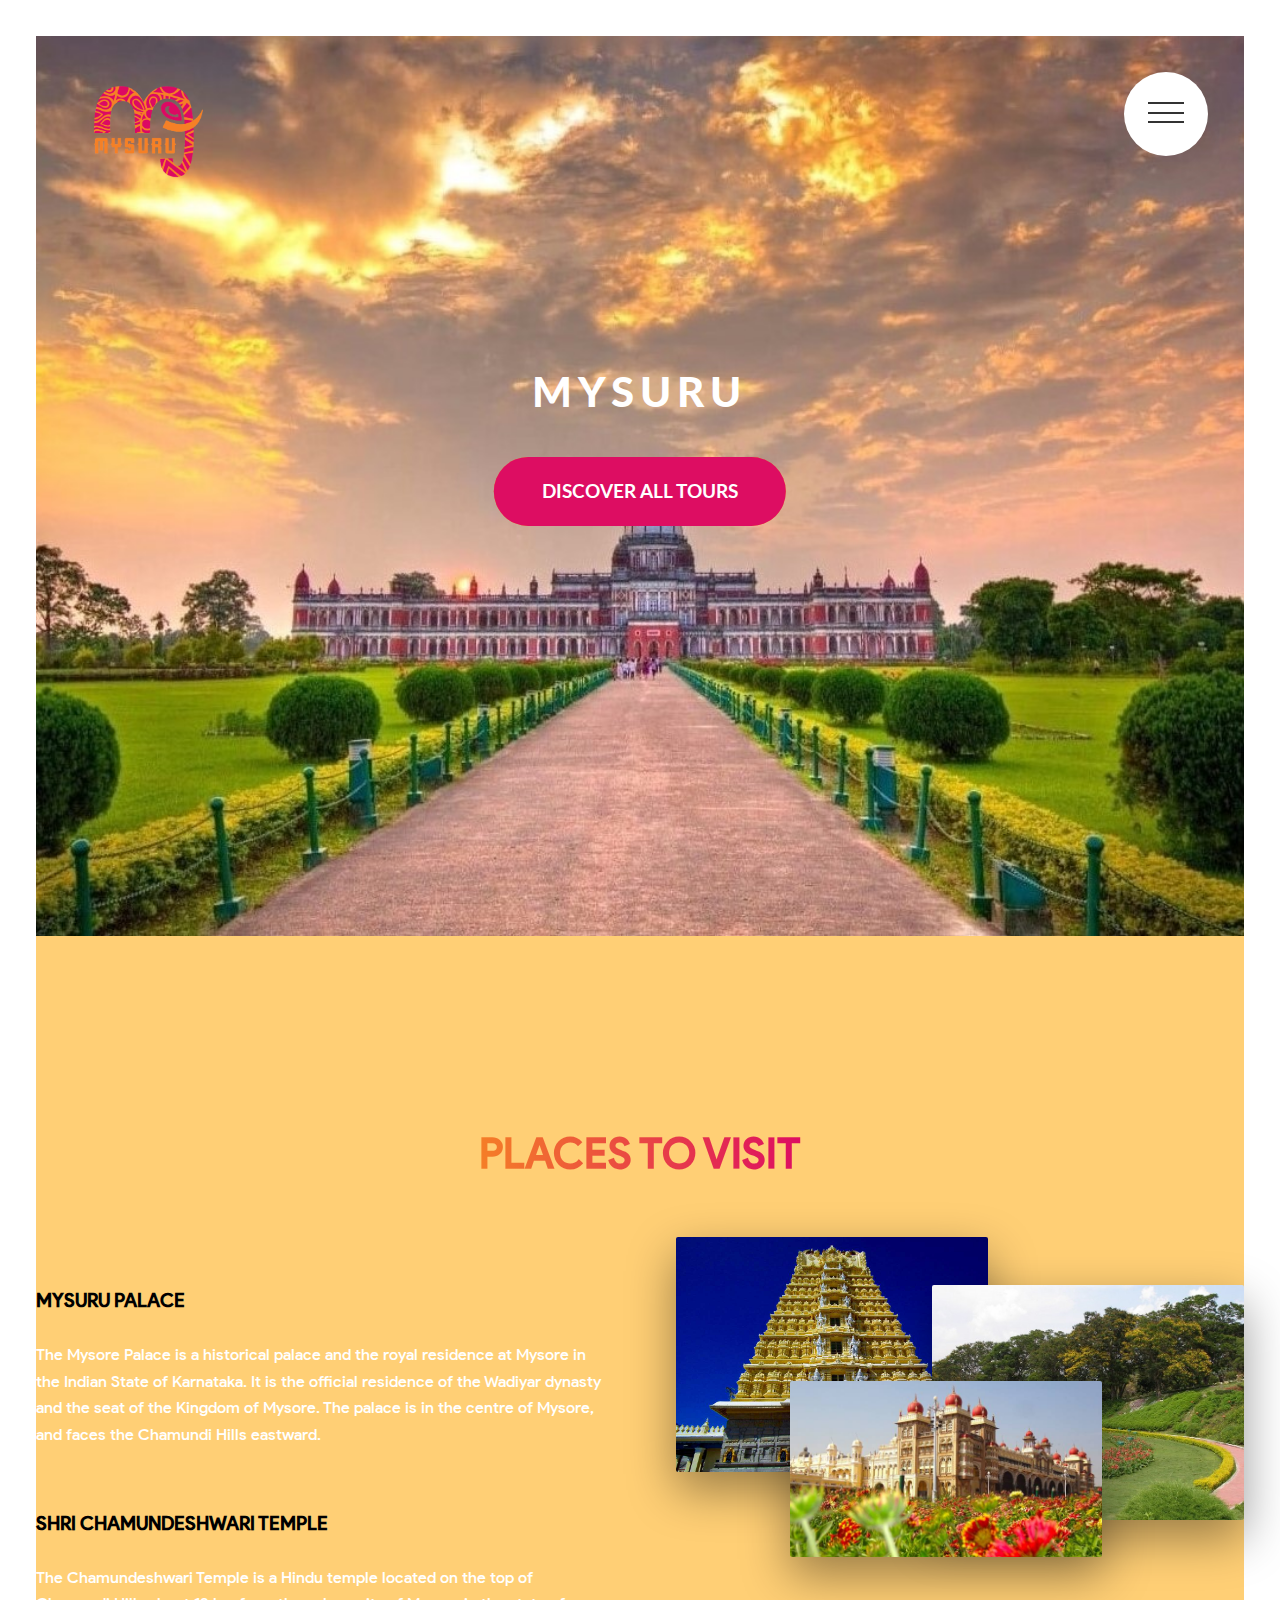
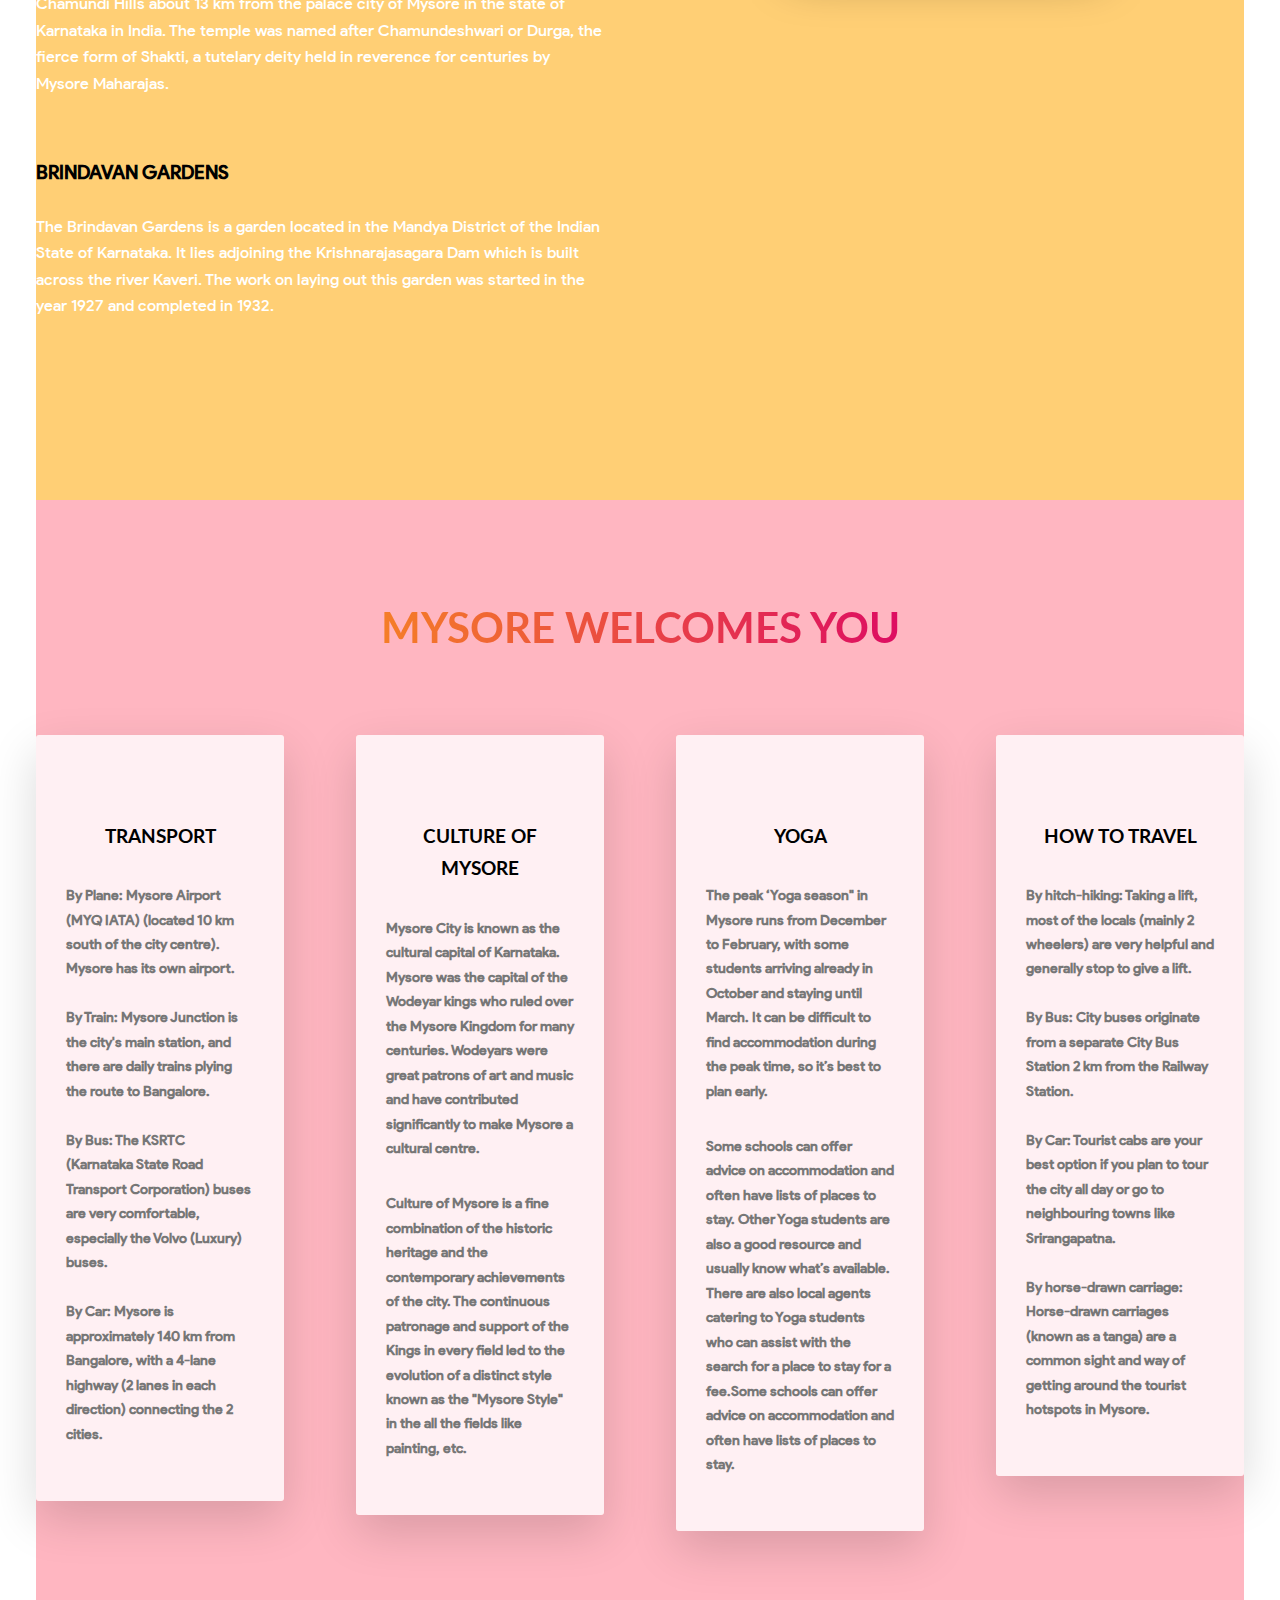
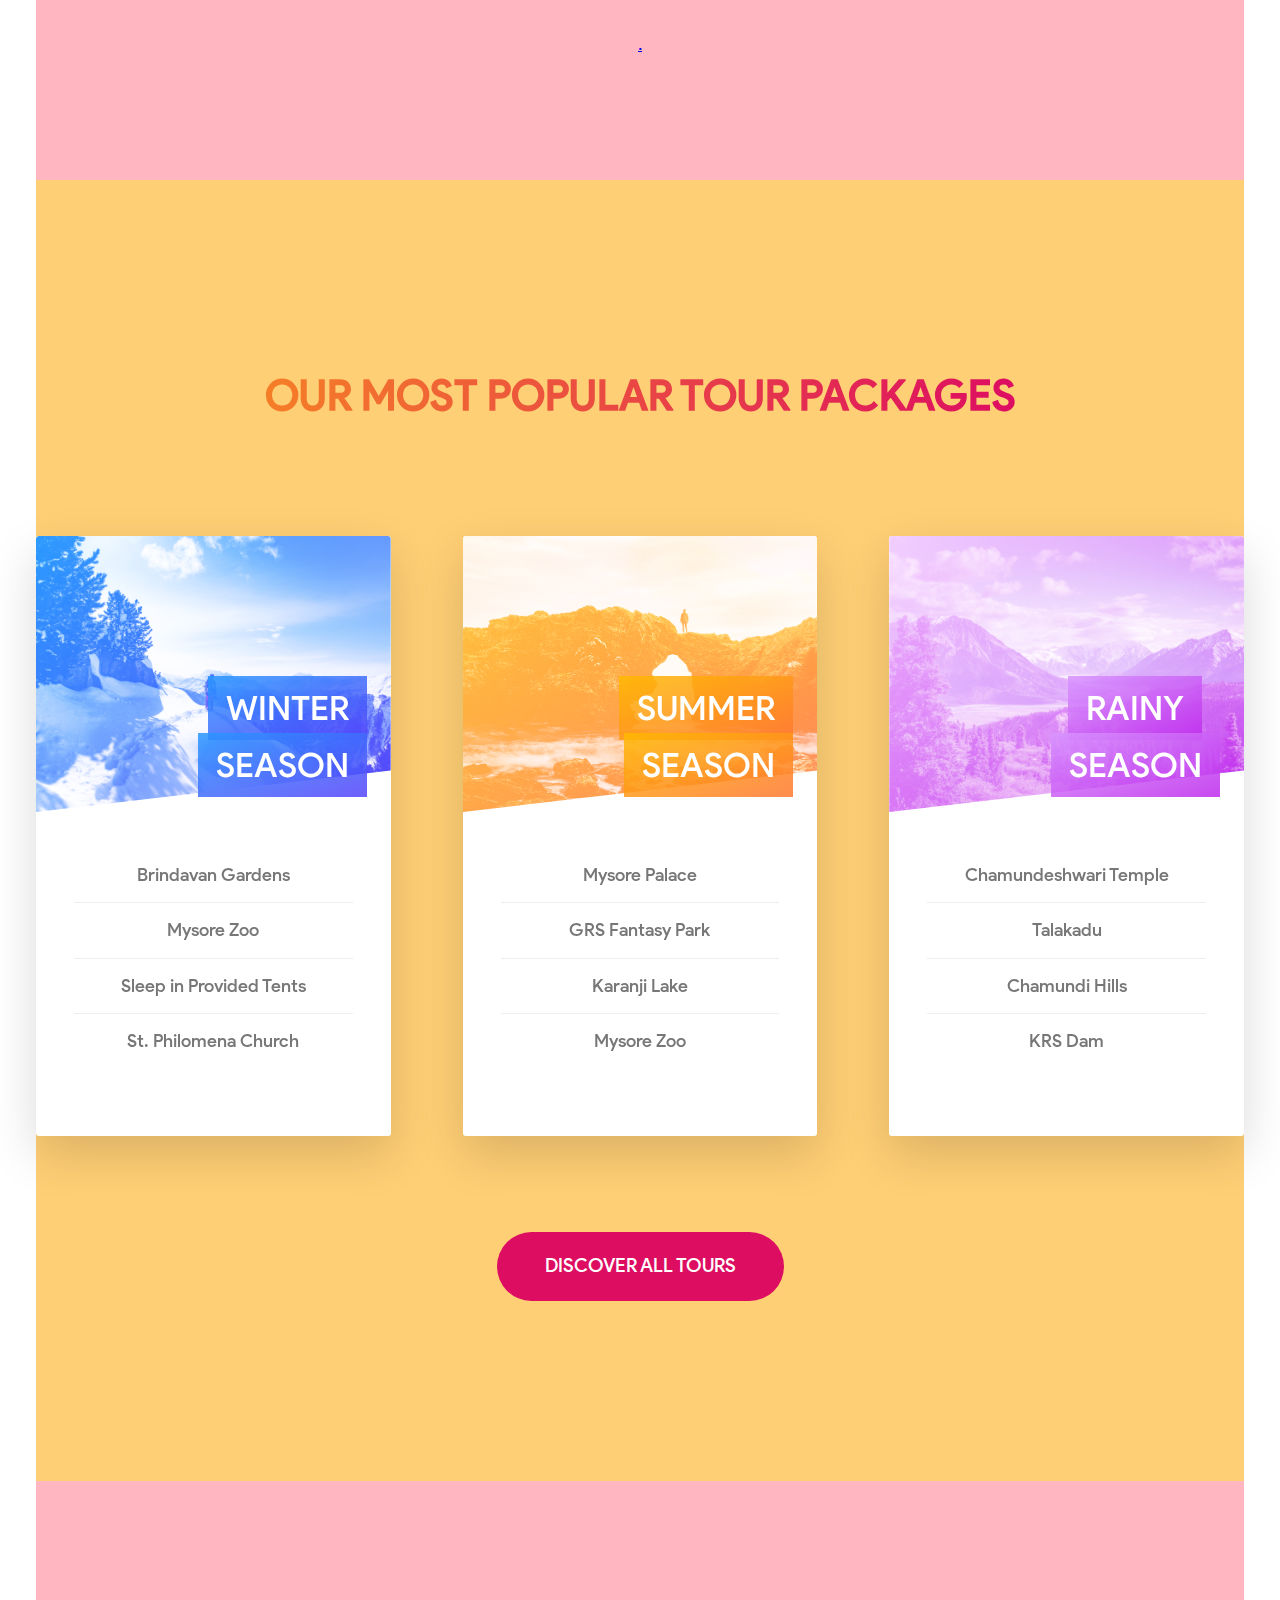
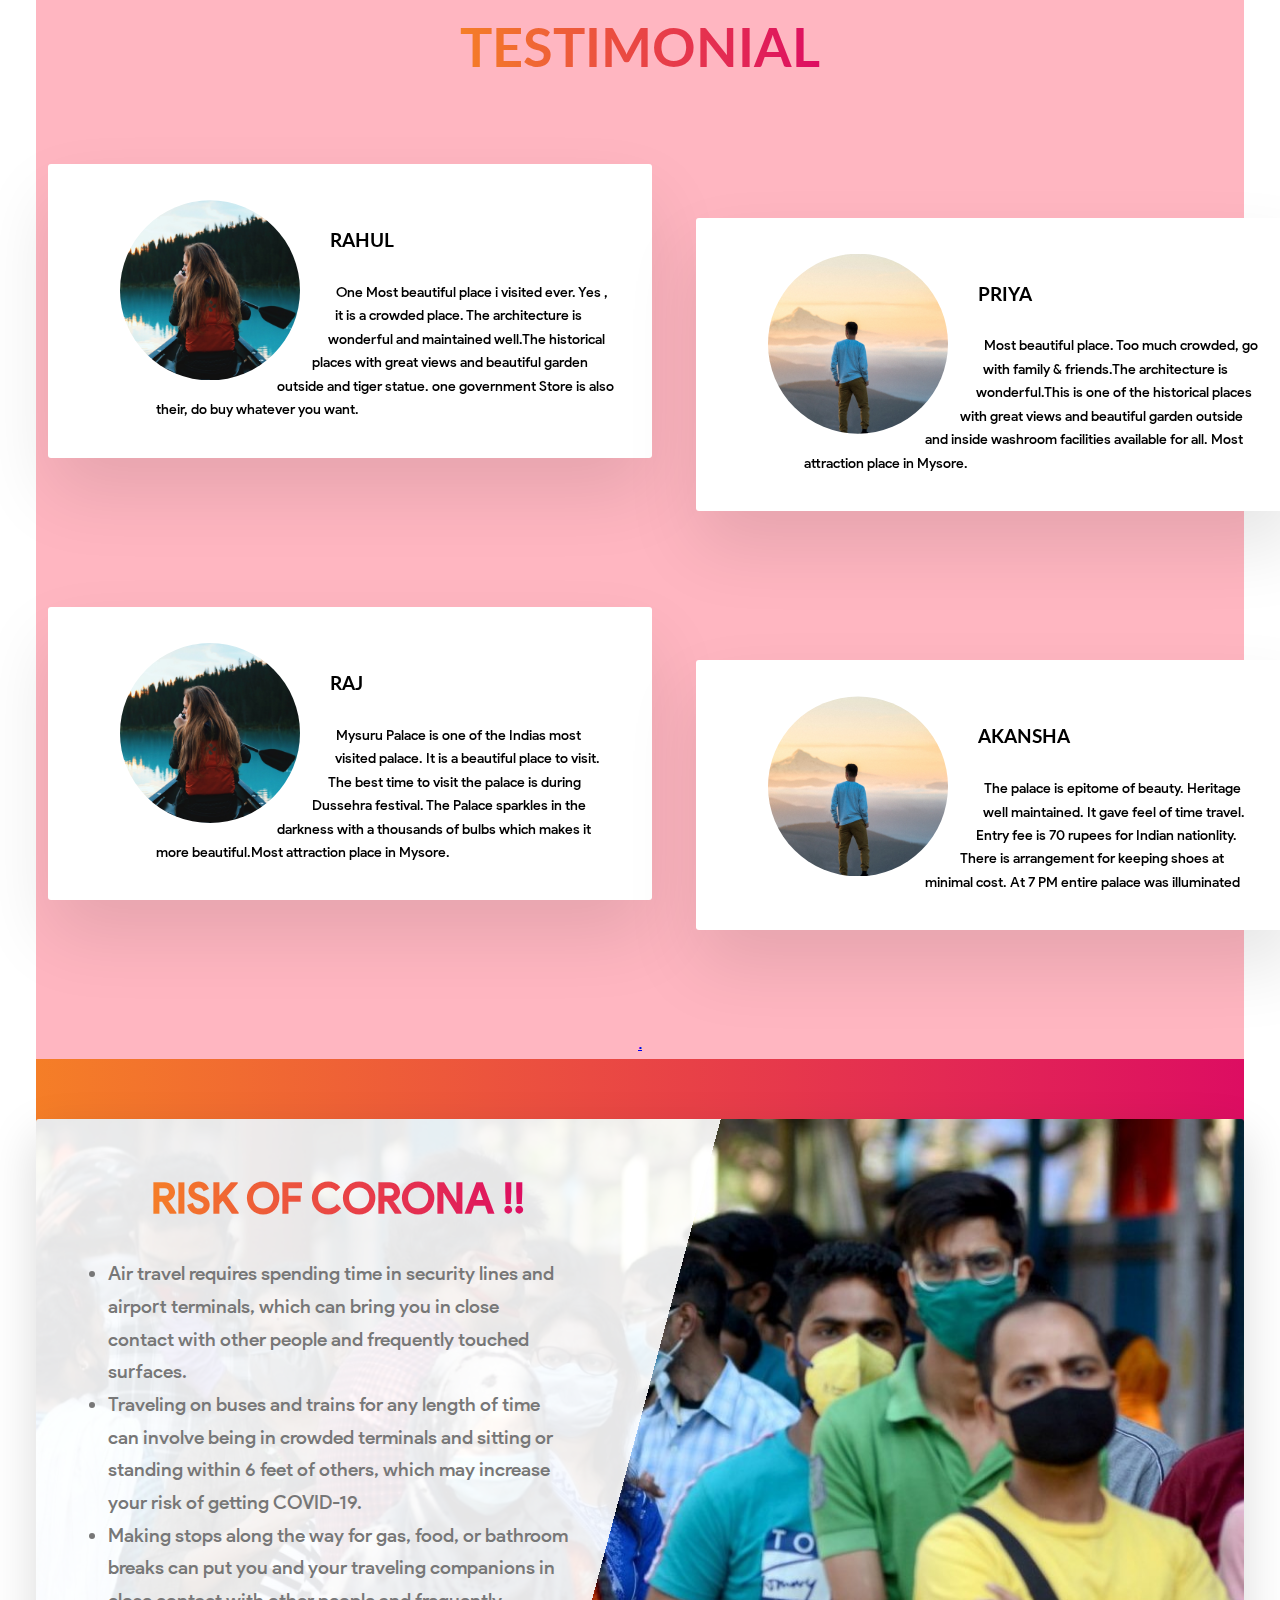
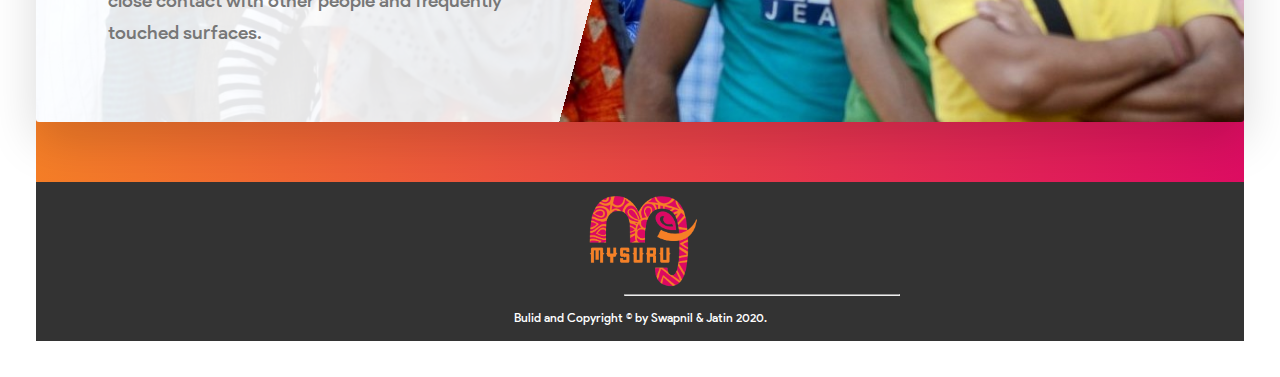
==== index.html @ 7ee08c13 "Mysuru" ====
<!DOCTYPE html>
<html lang="en">

<head>
    <meta charset="UTF-8">
    <meta name="viewport" content="width=device-width, initial-scale=1.0">

    <link href="https://fonts.googleapis.com/css?family=Lato:100,300,400,700,900" rel="stylesheet">
    <link rel="stylesheet" href="https://use.fontawesome.com/releases/v5.7.2/css/all.css" integrity="sha384-fnmOCqbTlWIlj8LyTjo7mOUStjsKC4pOpQbqyi7RrhN7udi9RwhKkMHpvLbHG9Sr" crossorigin="anonymous">

    <link rel="stylesheet" href="css/icon-font.css">
    <link rel="stylesheet" href="css/style.css">
    <link rel="shortcut icon" type="image/png" href="img/Mysuru_festival_pink.png">
    <script>
        (function(w, d) {
            w.CollectId = "5fd3cae6278c444f79e696e6";
            var h = d.head || d.getElementsByTagName("head")[0];
            var s = d.createElement("script");
            s.setAttribute("type", "text/javascript");
            s.async = true;
            s.setAttribute("src", "https://collectcdn.com/launcher.js");
            h.appendChild(s);
        })(window, document);
    </script>

    <title>Mysuru</title>
</head>

<body>

    <div class="navigation">
        <input type="checkbox" class="navigation-checkbox" id="navi-toggle">
        <label for="navi-toggle" class="navigation-button">
            <span class="navigation-icon"></span>
        </label>

        <div class="navigation-background">&nbsp;</div>

        <nav class="navigation-nav">
            <ul class="navigation-list">
                <li class="navigation-item"><a href="#header" class="navigation-link"><span></span>About Mysore
                        Tourism</a></li>
                <li class="navigation-item"><a href="#section-about" class="navigation-link"><span></span>Places to visit</a></li>
                <li class="navigation-item"><a href="#section-features" class="navigation-link"><span></span>Travel</a></li>
                <li class="navigation-item"><a href="#section-tour" class="navigation-link"><span></span>Popular Tours</a></li>
                <li class="navigation-item"><a href="#section-testimonial" class="navigation-link"><span></span>Testimonial</a></li>
                </li>
            </ul>
        </nav>

    </div>

    <header class="header" id="header">
        <div class="header-logo-box">
            <a href="index.html"><img src="img/Mysuru_festival_pink.png" alt="Logo" class="header-logo"></a>
            <!-- <div class="logosubtext">
                <h1>Young India Tourism</h1>
                <h4>Environmental Friendly Adventures</h4>
                </div> -->
        </div>

        <div class="header-text-box">
            <h1 class="heading-primary">
                <span class="heading-primary-main">Mysuru</span>
                <span class="heading-primary-sub"></span>
                <div class="center-text margin-top-big">
                    <a href="index2.html" class="btn btn-purple">Discover all tours</a>
                </div>
            </h1>
        </div>
    </header>

    <!-- About Section -->
    <main>
        <section class="section-about" id="section-about">
            <div class="center-text margin-bottom-big">
                <h2 class="heading-sec">
                    Places to visit
                </h2>
            </div>
            <div class="row">
                <div class="col-1">
                    <h3 class="heading-text1 margin-bottom-small">Mysuru Palace</h3>
                    <p class="paragraph">
                        The Mysore Palace is a historical palace and the royal residence at Mysore in the Indian State of Karnataka. It is the official residence of the Wadiyar dynasty and the seat of the Kingdom of Mysore. The palace is in the centre of Mysore, and faces the
                        Chamundi Hills eastward.
                    </p>
                    <h3 class="heading-text1 margin-bottom-small">Shri Chamundeshwari Temple</h3>
                    <p class="paragraph">
                        The Chamundeshwari Temple is a Hindu temple located on the top of Chamundi Hills about 13 km from the palace city of Mysore in the state of Karnataka in India. The temple was named after Chamundeshwari or Durga, the fierce form of Shakti, a tutelary deity
                        held in reverence for centuries by Mysore Maharajas.
                    </p>
                    <h3 class="heading-text1 margin-bottom-small">Brindavan Gardens</h3>
                    <p class="paragraph">
                        The Brindavan Gardens is a garden located in the Mandya District of the Indian State of Karnataka. It lies adjoining the Krishnarajasagara Dam which is built across the river Kaveri. The work on laying out this garden was started in the year 1927 and
                        completed in 1932.
                    </p>

                </div>

                <div class="col-1">
                    <div class="composition">
                        <img src="img/Chamundeshwari_temple.jpg" alt="Photo1" class="composition__photo composition__photo--p1">
                        <img src="img/Brindavan Garden.jpg" alt="Photo2" class="composition__photo composition__photo--p2">
                        <img src="img/palace.jpg" alt="Photo3" class="composition__photo composition__photo--p3">
                    </div>
                </div>
            </div>
        </section>
        </a>

        <!-- Feature Section -->
        <section class="section-features" id="section-features">
            <div class="center-text margin-bottom-big">
                <h2 class="heading-sec">
                    Mysore Welcomes you
                </h2>
            </div>
            <div class="row">

                <div class="col-2">
                    <div class="feature-box">
                        <i class="feature-box-icon fas fa-passport"></i>

                        <h3 class="heading-text1">Transport</h3><br>
                        <p class="route">
                            By Plane: Mysore Airport (MYQ IATA) (located 10 km south of the city centre). Mysore has its own airport. <br><br> By Train: Mysore Junction is the city's main station, and there are daily trains plying the route to Bangalore.
                            <br><br> By Bus: The KSRTC (Karnataka State Road Transport Corporation) buses are very comfortable, especially the Volvo (Luxury) buses. <br><br> By Car: Mysore is approximately 140 km from Bangalore, with a 4-lane highway
                            (2 lanes in each direction) connecting the 2 cities. <br><br>
                        </p>
                    </div>
                </div>

                <div class="col-2">
                    <div class="feature-box">
                        <i class="feature-box-icon fas fa-book-reader"></i>
                        <h3 class="heading-text1">Culture of Mysore</h3><br>
                        <p class="route">
                            Mysore City is known as the cultural capital of Karnataka. Mysore was the capital of the Wodeyar kings who ruled over the Mysore Kingdom for many centuries. Wodeyars were great patrons of art and music and have contributed significantly to make Mysore
                            a cultural centre.</p><br>

                        <p class="route">Culture of Mysore is a fine combination of the historic heritage and the contemporary achievements of the city. The continuous patronage and support of the Kings in every field led to the evolution of a distinct style known as
                            the "Mysore Style" in the all the fields like painting, etc. <br><br>
                        </p>
                    </div>
                </div>

                <div class="col-2">
                    <div class="feature-box">
                        <i class="feature-box-icon fas fa-heartbeat"></i>
                        <h3 class="heading-text1">Yoga</h3><br>
                        <p class="route">
                            The peak ‘Yoga season" in Mysore runs from December to February, with some students arriving already in October and staying until March. It can be difficult to find accommodation during the peak time, so it’s best to plan early.</p><br>


                        <p class="route">Some schools can offer advice on accommodation and often have lists of places to stay. Other Yoga students are also a good resource and usually know what’s available. There are also local agents catering to Yoga students who can
                            assist with the search for a place to stay for a fee.Some schools can offer advice on accommodation and often have lists of places to stay. <br><br>
                        </p>
                    </div>
                </div>

                <div class="col-2">
                    <div class="feature-box">
                        <i class="feature-box-icon fas fa-taxi"></i>
                        <h3 class="heading-text1">How To travel</h3><br>
                        <p class="route">
                            By hitch-hiking: Taking a lift, most of the locals (mainly 2 wheelers) are very helpful and generally stop to give a lift. <br><br> By Bus: City buses originate from a separate City Bus Station 2 km from the Railway Station.
                            <br><br> By Car: Tourist cabs are your best option if you plan to tour the city all day or go to neighbouring towns like Srirangapatna. <br><br> By horse-drawn carriage: Horse-drawn carriages (known as a tanga) are a common
                            sight and way of getting around the tourist hotspots in Mysore. <br><br>
                        </p>
                    </div>
                </div>
            </div>
            <div class="center-text margin-top-big">
                <a href="#" class="">.</a>
            </div>
        </section>

        <!-- Tour Section -->
        <section class="section-tour" id="section-tour">

            <div class="center-text margin-bottom-big">
                <h2 class="heading-sec2">
                    Our Most Popular Tour Packages
                </h2><br><br>
            </div>

            <div class="row">
                <!-- card 1 -->
                <div class="col-3">
                    <div class="card">
                        <div class="card-side card-side-front">
                            <div class="card-picture card-picture-3">
                                &nbsp;
                            </div>

                            <h4 class="card-heading">
                                <span class="card-heading-span card-heading-span-3">
                                    Winter Season
                                </span>
                            </h4><br>

                            <div class="card-details">
                                <ul>
                                    <li>Brindavan Gardens</li>
                                    <li>Mysore Zoo</li>
                                    <li>Sleep in Provided Tents</li>
                                    <li>St. Philomena Church</li>
                                </ul>
                            </div>
                        </div>
                        <div class="card-side card-side-back card-side-back-3">
                            <div class="card-cal">
                                <div class="card-detail-box">
                                    <p class="card-detail-only">Cold Days</p>
                                    <p class="card-detail-value">Lowest Temp 7.7°C</p>
                                </div>
                                <a href="#popup" class="btn btn-white">Details!</a>
                            </div>
                        </div>
                    </div>
                </div>

                <!-- card 2 -->
                <div class="col-3">
                    <div class="card">
                        <div class="card-side card-side-front">
                            <div class="card-picture card-picture-1">
                                &nbsp;
                            </div>

                            <h4 class="card-heading">
                                <span class="card-heading-span card-heading-span-1">
                                    Summer Season
                                </span>
                            </h4><br>

                            <div class="card-details">
                                <ul>
                                    <li>Mysore Palace</li>
                                    <li>GRS Fantasy Park</li>
                                    <li>Karanji Lake</li>
                                    <li>Mysore Zoo</li>
                                </ul>
                            </div>
                        </div>
                        <div class="card-side card-side-back card-side-back-1">
                            <div class="card-cal">
                                <div class="card-detail-box">
                                    <p class="card-detail-only">Hot Days</p>
                                    <p class="card-detail-value">Highest Temp 39.4°C</p>
                                </div>
                                <a href="#popup2" class="btn btn-white">Details!</a>
                            </div>
                        </div>
                    </div>
                </div>

                <!-- card 3 -->
                <div class="col-3">
                    <div class="card">
                        <div class="card-side card-side-front">

                            <div class="card-picture card-picture-2">
                                &nbsp;
                            </div>

                            <h4 class="card-heading">
                                <span class="card-heading-span card-heading-span-2">
                                    Rainy Season
                                </span>
                            </h4><br>

                            <div class="card-details">
                                <ul>
                                    <li>Chamundeshwari Temple</li>
                                    <li>Talakadu</li>
                                    <li>Chamundi Hills</li>
                                    <li>KRS Dam</li>
                                </ul>
                            </div>

                        </div>
                        <div class="card-side card-side-back card-side-back-2">
                            <div class="card-cal">
                                <div class="card-detail-box">
                                    <p class="card-detail-only">Rainy Days</p>
                                    <p class="card-detail-value">Average annual rainfall 798.6 mm</p>
                                </div>
                                <a href="#popup3" class="btn btn-white">Details!</a>
                            </div>
                        </div>
                    </div>
                </div>


            </div>

            <div class="center-text margin-top-big1">
                <a href="index2.html" class="btn btn-purple">Discover all tours</a>
            </div>
        </section>

        <!-- testimonial -->
        <section class="section-testimonial" id="section-testimonial">

            <div class="bak">
                <div class="center-text margin-bottom-big">
                    <h2 class="heading-sec1">
                        Testimonial
                    </h2>
                </div>

                <div class="row">
                    <div class="testimonial">
                        <figure class="testimonial-shape">
                            <img class="testimonial-img" src="img/nat-8.jpg" alt="Person">
                            <figcaption class="testimonial-caption">
                                Meena Malik
                            </figcaption>
                        </figure>
                        <div class="testimonial-text">
                            <h3 class="heading-text1 margin-bottom-small bsdk "> Rahul</h3>
                            <p class="paragraph1">
                                One Most beautiful place i visited ever. Yes , it is a crowded place. The architecture is wonderful and maintained well.The historical places with great views and beautiful garden outside and tiger statue. one government Store is also their, do buy whatever
                                you want.

                            </p>
                        </div>
                    </div>
                </div>

                <div class="row">
                    <div class="testimonial1">
                        <figure class="testimonial-shape">
                            <img class="testimonial-img" src="img/nat-9.jpg" alt="Person">
                            <figcaption class="testimonial-caption">
                                Aman Kumar
                            </figcaption>
                        </figure>
                        <div class="testimonial-text">
                            <h3 class="heading-text1 margin-bottom-small">Priya</h3>
                            <p class="paragraph1">
                                Most beautiful place. Too much crowded, go with family & friends.The architecture is wonderful.This is one of the historical places with great views and beautiful garden outside and inside washroom facilities available for all. Most attraction place in
                                Mysore.
                            </p>
                        </div>
                    </div>
                </div>

                <div class="row">
                    <div class="testimonial">
                        <figure class="testimonial-shape">
                            <img class="testimonial-img" src="img/nat-8.jpg" alt="Person">
                            <figcaption class="testimonial-caption">
                                Vineeta
                            </figcaption>
                        </figure>
                        <div class="testimonial-text">
                            <h3 class="heading-text1 margin-bottom-small">Raj</h3>
                            <p class="paragraph1">
                                Mysuru Palace is one of the Indias most visited palace. It is a beautiful place to visit. The best time to visit the palace is during Dussehra festival. The Palace sparkles in the darkness with a thousands of bulbs which makes it more beautiful.Most attraction
                                place in Mysore.
                            </p>
                        </div>
                    </div>
                </div>

                <div class="row">
                    <div class="testimonial1">
                        <figure class="testimonial-shape">
                            <img class="testimonial-img" src="img/nat-9.jpg" alt="Person">
                            <figcaption class="testimonial-caption">
                                Harsh Vardhan
                            </figcaption>
                        </figure>
                        <div class="testimonial-text">
                            <h3 class="heading-text1 margin-bottom-small">Akansha</h3>
                            <p class="paragraph1">
                                The palace is epitome of beauty. Heritage well maintained. It gave feel of time travel. Entry fee is 70 rupees for Indian nationlity. There is arrangement for keeping shoes at minimal cost. At 7 PM entire palace was illuminated
                            </p>
                        </div>
                    </div>
                </div>


                <div class="center-text margin-top-big">
                    <a href="#" class="">.</a>
                </div>
            </div>
        </section>

        <!-- booking Seation -->
        <section class="section-booking">
            <div class="row">
                <div class="book">
                    <div class="book-form">
                        <form action="#" class="form1">

                            <div class="center-text margin-bottom-small">
                                <h2 class="heading-sec">
                                    Risk of corona !!
                                </h2>
                            </div>
                            <ul>
                                <li>Air travel requires spending time in security lines and airport terminals, which can bring you in close contact with other people and frequently touched surfaces.</li>
                                <li>Traveling on buses and trains for any length of time can involve being in crowded terminals and sitting or standing within 6 feet of others, which may increase your risk of getting COVID-19.</li>
                                <li>Making stops along the way for gas, food, or bathroom breaks can put you and your traveling companions in close contact with other people and frequently touched surfaces.
                                </li>
                            </ul>
                        </form>
                    </div>
                </div>
            </div>
        </section>
    </main>

    <footer class="footer">
        <div class="footer-logo-box">
            <img src="img/Mysuru_festival_pink.png" alt="Logo" class="footer-logo">
            <hr class="footer-liine">
            <div class="footer-line">
                Bulid and Copyright &copy; by Swapnil & Jatin 2020.
            </div>
        </div>
        </div>
    </footer>

    <div class="popup" id="popup">
        <div class="popup-content">
            <div class="popup-left">
                <img src="img/Brindavan Garden.jpg" alt="tour photo" class="popup-img">
                <img src="/Places to visit/img/zoo.jpg" alt="tour photo" class="popup-img">
            </div>
            <div class="popup-right">
                <a href="#section-tour" class="popup-close">&times;</a>
                <h2 class="heading-sec .margin-bottom-small">In Winter</h2>
                <p class="popup-text">
                    <strong>PROS</strong> <br> 1. Ample car parking space. <br> 2. Palace looks magnificent when lighted. <br> 3. Very well-maintained palace. <br> <strong>CONS</strong><br> 1. Photography is not allowed.
                    <br> 2. Very crowded during holidays.
                </p>
                <a href="index2.html" class="btn btn-purple">Explore</a>
            </div>
        </div>
    </div>
    <div class="popup2" id="popup2">
        <div class="popup2-content">
            <div class="popup2-left">
                <img src="/Places to visit/img/lake.jpg" alt="tour photo" class="popup2-img">
                <img src="/Places to visit/img/zoo.jpg" alt="tour photo" class="popup2-img">
            </div>
            <div class="popup2-right">
                <a href="#section-tour" class="popup2-close">&times;</a>
                <h2 class="heading-sec .margin-bottom-small">In Summer</h2>
                <p class="popup2-text">
                    <strong>PROS</strong> <br> 1. Lot of eating places outside. <br> 2. Just amazing the lighting and the gardens are very beautiful. <br> <strong>CONS</strong><br> 1. Cannot go up in the damdue to security reasons. <br> 2. You can't stop
                    or take a side trip if you're on a train.
                </p>
                <a href="index2.html" class="btn btn-purple">Explore</a>
            </div>
        </div>
    </div>
    <div class="popup3" id="popup3">
        <div class="popup3-content">
            <div class="popup3-left">
                <img src="/Places to visit/img/hills.jpg" alt="tour photo" class="popup3-img">
                <img src="/Places to visit/img/Nanjundeshwara_Temple.jpg" alt="tour photo" class="popup3-img">
            </div>
            <div class="popup3-right">
                <a href="#section-tour" class="popup3-close">&times;</a>
                <h2 class="heading-sec .margin-bottom-small">In Monsoon</h2>
                <p class="popup3-text">
                    <strong>PROS</strong> <br> 1. Very comfortable stay. <br> 2. Spring Seasons are best for travelling.
                    <br> 3. Options available for purchasing food items. <br> <strong>CONS</strong><br> 1. Photography is not allowed.<br> 2. Very crowded during holidays.
                </p>
                <a href="index2.html" class="btn btn-purple">Explore </a>
            </div>
        </div>
    </div>


</body>

</html>
---- css/icon-font.css ----
@charset "UTF-8";

@font-face {
  font-family: "linea-basic-10";
  src:url("fonts/linea-basic-10.eot");
  src:url("fonts/linea-basic-10.eot?#iefix") format("embedded-opentype"),
    url("fonts/linea-basic-10.woff") format("woff"),
    url("fonts/linea-basic-10.ttf") format("truetype"),
    url("fonts/linea-basic-10.svg#linea-basic-10") format("svg");
  font-weight: normal;
  font-style: normal;

}

[data-icon]:before {
  font-family: "linea-basic-10" !important;
  content: attr(data-icon);
  font-style: normal !important;
  font-weight: normal !important;
  font-variant: normal !important;
  text-transform: none !important;
  speak-as: none;
  line-height: 1;
  -webkit-font-smoothing: antialiased;
  -moz-osx-font-smoothing: grayscale;
}

[class^="icon-"]:before,
[class*=" icon-"]:before {
  font-family: "linea-basic-10" !important;
  font-style: normal !important;
  font-weight: normal !important;
  font-variant: normal !important;
  text-transform: none !important;
  speak-as: none;
  line-height: 1;
  -webkit-font-smoothing: antialiased;
  -moz-osx-font-smoothing: grayscale;
}

.icon-basic-accelerator:before {
  content: "a";
}
.icon-basic-alarm:before {
  content: "b";
}
.icon-basic-anchor:before {
  content: "c";
}
.icon-basic-anticlockwise:before {
  content: "d";
}
.icon-basic-archive:before {
  content: "e";
}
.icon-basic-archive-full:before {
  content: "f";
}
.icon-basic-ban:before {
  content: "g";
}
.icon-basic-battery-charge:before {
  content: "h";
}
.icon-basic-battery-empty:before {
  content: "i";
}
.icon-basic-battery-full:before {
  content: "j";
}
.icon-basic-battery-half:before {
  content: "k";
}
.icon-basic-bolt:before {
  content: "l";
}
.icon-basic-book:before {
  content: "m";
}
.icon-basic-book-pen:before {
  content: "n";
}
.icon-basic-book-pencil:before {
  content: "o";
}
.icon-basic-bookmark:before {
  content: "p";
}
.icon-basic-calculator:before {
  content: "q";
}
.icon-basic-calendar:before {
  content: "r";
}
.icon-basic-cards-diamonds:before {
  content: "s";
}
.icon-basic-cards-hearts:before {
  content: "t";
}
.icon-basic-case:before {
  content: "u";
}
.icon-basic-chronometer:before {
  content: "v";
}
.icon-basic-clessidre:before {
  content: "w";
}
.icon-basic-clock:before {
  content: "x";
}
.icon-basic-clockwise:before {
  content: "y";
}
.icon-basic-cloud:before {
  content: "z";
}
.icon-basic-clubs:before {
  content: "A";
}
.icon-basic-compass:before {
  content: "B";
}
.icon-basic-cup:before {
  content: "C";
}
.icon-basic-diamonds:before {
  content: "D";
}
.icon-basic-display:before {
  content: "E";
}
.icon-basic-download:before {
  content: "F";
}
.icon-basic-exclamation:before {
  content: "G";
}
.icon-basic-eye:before {
  content: "H";
}
.icon-basic-eye-closed:before {
  content: "I";
}
.icon-basic-female:before {
  content: "J";
}
.icon-basic-flag1:before {
  content: "K";
}
.icon-basic-flag2:before {
  content: "L";
}
.icon-basic-floppydisk:before {
  content: "M";
}
.icon-basic-folder:before {
  content: "N";
}
.icon-basic-folder-multiple:before {
  content: "O";
}
.icon-basic-gear:before {
  content: "P";
}
.icon-basic-geolocalize-01:before {
  content: "Q";
}
.icon-basic-geolocalize-05:before {
  content: "R";
}
.icon-basic-globe:before {
  content: "S";
}
.icon-basic-gunsight:before {
  content: "T";
}
.icon-basic-hammer:before {
  content: "U";
}
.icon-basic-headset:before {
  content: "V";
}
.icon-basic-heart:before {
  content: "W";
}
.icon-basic-heart-broken:before {
  content: "X";
}
.icon-basic-helm:before {
  content: "Y";
}
.icon-basic-home:before {
  content: "Z";
}
.icon-basic-info:before {
  content: "0";
}
.icon-basic-ipod:before {
  content: "1";
}
.icon-basic-joypad:before {
  content: "2";
}
.icon-basic-key:before {
  content: "3";
}
.icon-basic-keyboard:before {
  content: "4";
}
.icon-basic-laptop:before {
  content: "5";
}
.icon-basic-life-buoy:before {
  content: "6";
}
.icon-basic-lightbulb:before {
  content: "7";
}
.icon-basic-link:before {
  content: "8";
}
.icon-basic-lock:before {
  content: "9";
}
.icon-basic-lock-open:before {
  content: "!";
}
.icon-basic-magic-mouse:before {
  content: "\"";
}
.icon-basic-magnifier:before {
  content: "#";
}
.icon-basic-magnifier-minus:before {
  content: "$";
}
.icon-basic-magnifier-plus:before {
  content: "%";
}
.icon-basic-mail:before {
  content: "&";
}
.icon-basic-mail-multiple:before {
  content: "'";
}
.icon-basic-mail-open:before {
  content: "(";
}
.icon-basic-mail-open-text:before {
  content: ")";
}
.icon-basic-male:before {
  content: "*";
}
.icon-basic-map:before {
  content: "+";
}
.icon-basic-message:before {
  content: ",";
}
.icon-basic-message-multiple:before {
  content: "-";
}
.icon-basic-message-txt:before {
  content: ".";
}
.icon-basic-mixer2:before {
  content: "/";
}
.icon-basic-mouse:before {
  content: ":";
}
.icon-basic-notebook:before {
  content: ";";
}
.icon-basic-notebook-pen:before {
  content: "<";
}
.icon-basic-notebook-pencil:before {
  content: "=";
}
.icon-basic-paperplane:before {
  content: ">";
}
.icon-basic-pencil-ruler:before {
  content: "?";
}
.icon-basic-pencil-ruler-pen:before {
  content: "@";
}
.icon-basic-photo:before {
  content: "[";
}
.icon-basic-picture:before {
  content: "]";
}
.icon-basic-picture-multiple:before {
  content: "^";
}
.icon-basic-pin1:before {
  content: "_";
}
.icon-basic-pin2:before {
  content: "`";
}
.icon-basic-postcard:before {
  content: "{";
}
.icon-basic-postcard-multiple:before {
  content: "|";
}
.icon-basic-printer:before {
  content: "}";
}
.icon-basic-question:before {
  content: "~";
}
.icon-basic-rss:before {
  content: "\\";
}
.icon-basic-server:before {
  content: "\e000";
}
.icon-basic-server2:before {
  content: "\e001";
}
.icon-basic-server-cloud:before {
  content: "\e002";
}
.icon-basic-server-download:before {
  content: "\e003";
}
.icon-basic-server-upload:before {
  content: "\e004";
}
.icon-basic-settings:before {
  content: "\e005";
}
.icon-basic-share:before {
  content: "\e006";
}
.icon-basic-sheet:before {
  content: "\e007";
}
.icon-basic-sheet-multiple:before {
  content: "\e008";
}
.icon-basic-sheet-pen:before {
  content: "\e009";
}
.icon-basic-sheet-pencil:before {
  content: "\e00a";
}
.icon-basic-sheet-txt:before {
  content: "\e00b";
}
.icon-basic-signs:before {
  content: "\e00c";
}
.icon-basic-smartphone:before {
  content: "\e00d";
}
.icon-basic-spades:before {
  content: "\e00e";
}
.icon-basic-spread:before {
  content: "\e00f";
}
.icon-basic-spread-bookmark:before {
  content: "\e010";
}
.icon-basic-spread-text:before {
  content: "\e011";
}
.icon-basic-spread-text-bookmark:before {
  content: "\e012";
}
.icon-basic-star:before {
  content: "\e013";
}
.icon-basic-tablet:before {
  content: "\e014";
}
.icon-basic-target:before {
  content: "\e015";
}
.icon-basic-todo:before {
  content: "\e016";
}
.icon-basic-todo-pen:before {
  content: "\e017";
}
.icon-basic-todo-pencil:before {
  content: "\e018";
}
.icon-basic-todo-txt:before {
  content: "\e019";
}
.icon-basic-todolist-pen:before {
  content: "\e01a";
}
.icon-basic-todolist-pencil:before {
  content: "\e01b";
}
.icon-basic-trashcan:before {
  content: "\e01c";
}
.icon-basic-trashcan-full:before {
  content: "\e01d";
}
.icon-basic-trashcan-refresh:before {
  content: "\e01e";
}
.icon-basic-trashcan-remove:before {
  content: "\e01f";
}
.icon-basic-upload:before {
  content: "\e020";
}
.icon-basic-usb:before {
  content: "\e021";
}
.icon-basic-video:before {
  content: "\e022";
}
.icon-basic-watch:before {
  content: "\e023";
}
.icon-basic-webpage:before {
  content: "\e024";
}
.icon-basic-webpage-img-txt:before {
  content: "\e025";
}
.icon-basic-webpage-multiple:before {
  content: "\e026";
}
.icon-basic-webpage-txt:before {
  content: "\e027";
}
.icon-basic-world:before {
  content: "\e028";
}
---- css/style.css ----
.testimonial {
    width: 50%;
    background-color: white;
    margin-left: 1rem;
    box-shadow: 0 3rem 6rem rgba(0, 0, 0, 0.1);
    border-radius: 3px;
    padding: 3rem;
    padding-left: 9rem;
    font-size: 0.2rem;
    transform: skew(0deg);
}

@font-face{
    font-family: 'sans';
    src: url('/font/sans.ttf');
}

p li {
    font-family: 'sans';
}

@media (max-width: 56.25em) {
    .testimonial {
        margin-top: 2rem;
        float: right;
        width: 100%;
        padding: 0.5rem;
        padding-left: 4rem;
        padding-bottom: 2rem;
    }
}

@media (max-width: 37.5em) {
    .testimonial {
        transform: skewX(0);
    }
}

.testimonial-shape {
    width: 15rem;
    height: 15rem;
    float: left;
    overflow: hidden;
    position: relative;
    transform: translateX(-3rem) skewX(0deg);
}

@supports (clip-path: polygon(0 0)) or (-webkit-clip-path: polygon(0 0)) {}

@media (max-width: 37.5em) {
    .testimonial-shape {
        margin-left: 3rem;
        margin-bottom: 2rem;
        transform: translateX(-3rem) skewX(0);
    }
}

.testimonial-img {
    height: 100%;
    transform: translateX(-4rem) scale(0.4);
    -webkit-backface-visibility: hidden;
    backface-visibility: hidden;
}

.testimonial-text {
    transform: skew(0deg);
}

@media (max-width: 37.5em) {
    .testimonial-text {
        padding-left: 0;
        padding-right: 1rem;
        transform: skewX(0);
    }
}

.testimonial-caption {
    position: absolute;
    top: 50%;
    left: 50%;
    transform: translate(-50%, 20%);
    color: white;
    text-transform: uppercase;
    font-size: 1.6rem;
    text-align: center;
    opacity: 0;
    transition: all .5s;
    -webkit-backface-visibility: hidden;
    backface-visibility: hidden;
}

.testimonial:hover .testimonial-caption {
    opacity: 1;
    transform: translate(-50%, -50%);
}

.testimonial:hover .testimonial-img {
    transform: translateX(-4rem) scale(1);
    filter: blur(3px) brightness(70%);
}

.testimonial1 {
    width: 50%;
    background-color: white;
    margin-top: -28rem;
    margin-left: 55rem;
    box-shadow: 0 3rem 6rem rgba(0, 0, 0, 0.1);
    border-radius: 3px;
    padding: 3rem;
    padding-left: 9rem;
    font-size: 0.2rem;
    transform: skew(-0deg);
}

@media (max-width: 56.25em) {
    .testimonial1 {
        width: 100%;
        padding: 1rem;
        margin-top: 2rem;
        padding-left: 3rem;
    }
}

@media (max-width: 37.5em) {
    .testimonial1 {
        margin-left: 2rem;
        transform: skewX(0);
    }
}

.testimonial1-shape {
    width: 15rem;
    height: 15rem;
    float: left;
    overflow: hidden;
    position: relative;
    transform: translateX(-3rem) skewX(0deg);
}

.testimonial1:hover .testimonial-caption {
    opacity: 1;
    transform: translate(-50%, -50%);
}

.testimonial1:hover .testimonial-img {
    transform: translateX(-4rem) scale(1);
    filter: blur(3px) brightness(70%);
}

@supports (clip-path: polygon(0 0)) or (-webkit-clip-path: polygon(0 0)) {
    .testimonial-shape {
        -webkit-clip-path: circle(50% at 50% 50%);
        clip-path: circle(50% at 50% 50%);
        -webkit-shape-outside: circle(50% at 50% 50%);
        shape-outside: circle(50% at 50% 50%);
    }
}

@media (max-width: 37.5em) {
    .testimonial-shape {
        transform: translateX(-3rem) skewX(0);
    }
}

.testimonial-img {
    height: 100%;
    transform: translateX(-4rem) scale(1.4);
    -webkit-backface-visibility: hidden;
    backface-visibility: hidden;
}

.testimonial-text {
    transform: skew(0deg);
}

@media (max-width: 37.5em) {
    .testimonial-text {
        transform: skewX(0);
    }
}

.testimonial-caption {
    position: absolute;
    top: 50%;
    left: 50%;
    transform: translate(-50%, 20%);
    color: white;
    text-transform: uppercase;
    font-size: 1.6rem;
    text-align: center;
    opacity: 0;
    transition: all .5s;
    -webkit-backface-visibility: hidden;
    backface-visibility: hidden;
}

.testimonial:hover .testimonial-caption {
    opacity: 1;
    transform: translate(-50%, -50%);
}

.testimonial:hover .testimonial-img {
    transform: translateX(-4rem) scale(1);
    filter: blur(3px) brightness(70%);
}

.bak {
    background-color: lightpink;
}

.paragraph1{
    font-family: 'sans';
    color: black;
    font-size: 1.15rem;
}

.pho {
    height: 11rem;
}

.book {
    background-image: linear-gradient(105deg, rgba(255, 255, 255, 0.9) 0%, rgba(255, 255, 255, 0.9) 50%, transparent 50%), url(../img/corona.jpg);
    background-size: 100%;
    border-radius: 3px;
    box-shadow: 0 1.5rem 4rem rgba(0, 0, 0, 0.15);
}

@media (max-width: 75em) {
    .book {
        background-image: linear-gradient(105deg, rgba(255, 255, 255, 0.9) 0%, rgba(255, 255, 255, 0.9) 65%, transparent 65%), url(../img/corona.jpg);
        background-size: cover;
    }
}

@media (max-width: 56.25em) {
    .book {
        background-image: linear-gradient(to right, rgba(255, 255, 255, 0.9) 0%, rgba(255, 255, 255, 0.9) 100%), url(../img/corona.jpg);
        background-size: cover;
    }
}

.book-form {
    width: 50%;
    padding: 6rem;
}

@media (max-width: 75em) {
    .book-form {
        width: 65%;
    }
}

@media (max-width: 56.25em) {
    .book-form {
        width: 100%;
    }
}

.form1-group:not(:last-child) {
    margin-bottom: 2rem;
}

.form1-input {
    font-size: 1.5rem;
    color: inherit;
    font-family: inherit;
    padding: 1.5rem 2rem;
    border-radius: 2px;
    background-color: rbga(#ffffff, 0.5);
    border: none;
    border-bottom: 3px solid transparent;
    width: 90%;
    display: block;
    transition: all .3s;
}

@media (max-width: 56.25em) {
    .form1-input {
        width: 100%;
    }
}

.form1-input:focus {
    outline: none;
    box-shadow: 0 1rem 2rem rgba(0, 0, 0, 0.1);
    border-bottom: 3px solid #be29ec;
}

.form1-input:focus:invalid {
    outline: none;
    box-shadow: 0 1rem 2rem rgba(0, 0, 0, 0.1);
    border-bottom: 3px solid #ff7730;
}

.form1-input::-webkit-input-placeholder {
    color: #999999;
}

.form1-label {
    font-size: 1.2rem;
    margin-left: 2rem;
    margin-top: .7rem;
    font-weight: 700;
    display: block;
    transition: all .3s;
}

.form1-input:placeholder-shown+.form1-label {
    opacity: 0;
    visibility: hidden;
    transform: translateY(-4rem);
}

.form1-radio-group {
    width: 40%;
    display: inline-flex;
}

@media (max-width: 56.25em) {
    .form1-radio-group {
        width: 100%;
        margin-bottom: 2rem;
    }
}

.form1-radio-label {
    font-size: 1.6rem;
    cursor: pointer;
    padding-left: 1.5rem;
}

input[type='radio'] {
    -webkit-appearance: none;
    width: 30px;
    height: 30px;
    border: 4px solid #be29ec;
    border-radius: 50%;
    outline: none;
}

input[type='radio']:before {
    content: '';
    display: block;
    width: 60%;
    height: 60%;
    margin: 20% auto;
    border-radius: 50%;
}

input[type='radio']:checked:before {
    background: #be29ec;
}

.footer {
    font-family: 'sans';
    background-color: #333333;
    padding: 1rem;
    font-size: 0.8rem; }
    .footer-logo-box {
      text-align: center; }
    .footer-logo {
      width: 10rem;
      height: auto; }
    .footer-navigation {
      border-top: 1px solid #eee;
      padding: 1rem;
      display: inline-block; }
    .footer-list {
      list-style: none; }
    .footer-item {
      display: inline-block; }
      .footer-item:not(:last-child) {
        margin-right: 1.5rem; }
    .footer-link:link, .footer-link:visited {
      color: #f7f7f7;
      background-color: #333333;
      text-decoration: none;
      text-transform: uppercase;
      display: inline-block;
      transition: all .2s; }
    .footer-link:hover, .footer-link:active {
      color: #be29ec;
      box-shadow: 0 1rem 2rem rgba(0, 0, 0, 0.4);
      transform: rotate(5deg) scale(1.3); }
    .footer-copyright {
      border-top: 1px solid #eee;
      padding: 1rem;
      display: inline-block; }
    .footer-line{
      color: white;
      font-size: 1rem;
    }
    .footer-liine{
      margin-left: 48rem;
      width: 23rem;
      border: 0 0 0 1px;
      margin-bottom: 1rem;
    }


      

  @media (max-width: 37.5em){
    .photos {
      width: 17rem;
    }
    .footer-item{
      padding: 0;
      font-size: 0.7rem;
    }
    .footer-liine{
        margin-left: 9.8rem;
        font-size: 0.7rem;
    }
  }
.navigation-checkbox {
    display: none;
}

.navigation-button {
    font-family: 'sans';
    background-color: #ffffff;
    height: 7rem;
    width: 7rem;
    position: fixed;
    top: 6rem;
    right: 6rem;
    border-radius: 50%;
    z-index: 2000;
    box-shadow: 0 1rem 3rem rgba(0, 0, 0, 0.1);
    text-align: center;
    cursor: pointer;
}

@media (max-width: 56.25em) {
    .navigation-button {
        top: 4rem;
        right: 4rem;
    }
}

@media (max-width: 37.5em) {
    .navigation-button {
        top: 3.5rem;
        right: 3.5rem;
    }
}

.navigation-background {
    height: 6rem;
    width: 6rem;
    border-radius: 50%;
    position: fixed;
    top: 6.5rem;
    right: 6.5rem;
    background-image: radial-gradient(#d896ff, #be29ec);
    z-index: 1000;
    transition: transform 0.8s cubic-bezier(0.86, 0, 0.07, 1);
}

@media (max-width: 56.25em) {
    .navigation-background {
        top: 4.5rem;
        right: 4.5rem;
    }
}

@media (max-width: 37.5em) {
    .navigation-background {
        top: 3.5rem;
        right: 3.5rem;
    }
}

.navigation-nav {
    height: 100vh;
    position: fixed;
    top: 0;
    left: 0;
    z-index: 1500;
    opacity: 0;
    width: 0;
    transition: all 0.8s cubic-bezier(0.68, -0.55, 0.265, 1.55);
}

.navigation-list {
    position: absolute;
    top: 50%;
    left: 50%;
    transform: translate(-50%, -50%);
    list-style: none;
    text-align: center;
    width: 100%;
}

.navigation-item {
    margin: 1rem;
}

.navigation-link:link,
.navigation-link:visited {
    display: inline-block;
    font-size: 3rem;
    font-weight: 300;
    color: #ffffff;
    text-decoration: none;
    text-transform: uppercase;
    background-image: linear-gradient(120deg, transparent 0%, transparent 50%, #ffffff 50%);
    background-size: 220%;
    transition: all .4s;
}

.navigation-link:link span,
.navigation-link:visited span {
    margin-right: 1.5rem;
    display: inline-block;
}

.navigation-link:hover,
.navigation-link:active {
    background-position: 100%;
    color: #be29ec;
    transform: translate(1rem);
}

.navigation-checkbox:checked~.navigation-background {
    transform: scale(80);
}

.navigation-checkbox:checked~.navigation-nav {
    opacity: 1;
    width: 100%;
}

.navigation-icon {
    position: relative;
    margin-top: 3.3rem;
}

.navigation-icon,
.navigation-icon::before,
.navigation-icon::after {
    width: 3rem;
    height: 2px;
    background-color: #333333;
    display: inline-block;
}

.navigation-icon::before,
.navigation-icon::after {
    content: "";
    position: absolute;
    left: 0;
    transition: all .2s;
}

.navigation-icon::before {
    top: -.8rem;
}

.navigation-icon::after {
    top: .8rem;
}

.navigation-button:hover .navigation-icon::before {
    top: -1rem;
}

.navigation-button:hover .navigation-icon::after {
    top: 1rem;
}

.navigation-checkbox:checked+.navigation-button .navigation-icon {
    background-color: transparent;
}

.navigation-checkbox:checked+.navigation-button .navigation-icon::before {
    top: 0;
    transform: rotate(45deg);
}

.navigation-checkbox:checked+.navigation-button .navigation-icon::after {
    top: 0;
    transform: rotate(-45deg);
}

.popup {
    font-family: 'sans';
    height: 100vh;
    width: 100%;
    position: fixed;
    top: 0;
    left: 0;
    background-color: rgba(0, 0, 0, 0.8);
    z-index: 9999;
    opacity: 0;
    visibility: hidden;
    transition: all .3s;
}

.popup-content {
    position: absolute;
    top: 50%;
    left: 50%;
    transform: translate(-50%, -50%);
    width: 75%;
    background-color: #ffffff;
    box-shadow: 2rem 4rem rgba(0, 0, 0, 0.2);
    border-radius: 3px;
    display: table;
    overflow: hidden;
    opacity: 0;
    transform: translate(-50%, -50%) scale(0);
    transition: all 0.5s 0.2s;
}

.popup-left {
    width: 33.333333%;
    display: table-cell;
}

.popup-right {
    width: 66.6666667%;
    display: table-cell;
    vertical-align: middle;
    padding: 3rem 5rem;
}

.popup-img {
    display: block;
    width: 100%;
}

.popup-text {
    margin-left: -1rem;
    font-size: 1.4rem;
    margin-bottom: 4rem;
    -moz-column-count: 4;
    -moz-column-gap: 4rem;
    -moz-column-rule: 4px solid #eeeeee;
    column-count: 2;
    column-gap: 4rem;
    column-rule: 1px solid #eeeeee;
    -moz-hyphens: auto;
    -webkit-hyphens: auto;
    -ms-hyphens: auto;
    hyphens: auto;
}

.popup:target {
    opacity: 1;
    visibility: visible;
}

.popup:target .popup-content {
    opacity: 1;
    transform: translate(-50%, -50%) scale(1);
}

.popup-close:link,
.popup-close:visited {
    color: #777777;
    position: absolute;
    top: 2.5rem;
    right: 2.5rem;
    font-size: 3rem;
    text-decoration: none;
    display: inline-block;
    transition: all .2s;
    line-height: 1;
}

.popup-close:hover {
    color: #be29ec;
}
.popup2 {
    height: 100vh;
    width: 100%;
    position: fixed;
    top: 0;
    left: 0;
    background-color: rgba(0, 0, 0, 0.8);
    z-index: 9999;
    opacity: 0;
    visibility: hidden;
    transition: all .3s;
}

.popup2-content {
    position: absolute;
    top: 50%;
    left: 50%;
    transform: translate(-50%, -50%);
    width: 75%;
    background-color: #ffffff;
    box-shadow: 2rem 4rem rgba(0, 0, 0, 0.2);
    border-radius: 3px;
    display: table;
    overflow: hidden;
    opacity: 0;
    transform: translate(-50%, -50%) scale(0);
    transition: all 0.5s 0.2s;
}

.popup2-left {
    width: 33.333333%;
    display: table-cell;
}

.popup2-right {
    width: 66.6666667%;
    display: table-cell;
    vertical-align: middle;
    padding: 3rem 5rem;
}

.popup2-img {
    display: block;
    width: 100%;
}

.popup2-text {
    margin-left: -1rem;
    font-size: 1.4rem;
    margin-bottom: 4rem;
    -moz-column-count: 4;
    -moz-column-gap: 4rem;
    -moz-column-rule: 4px solid #eeeeee;
    column-count: 2;
    column-gap: 4rem;
    column-rule: 1px solid #eeeeee;
    -moz-hyphens: auto;
    -webkit-hyphens: auto;
    -ms-hyphens: auto;
    hyphens: auto;
}

.popup2:target {
    opacity: 1;
    visibility: visible;
}

.popup2:target .popup2-content {
    opacity: 1;
    transform: translate(-50%, -50%) scale(1);
}

.popup2-close:link,
.popup2-close:visited {
    color: #777777;
    position: absolute;
    top: 2.5rem;
    right: 2.5rem;
    font-size: 3rem;
    text-decoration: none;
    display: inline-block;
    transition: all .2s;
    line-height: 1;
}

.popup2-close:hover {
    color: #be29ec;
}
.popup3 {
    height: 100vh;
    width: 100%;
    position: fixed;
    top: 0;
    left: 0;
    background-color: rgba(0, 0, 0, 0.8);
    z-index: 9999;
    opacity: 0;
    visibility: hidden;
    transition: all .3s;
}

.popup3-content {
    position: absolute;
    top: 50%;
    left: 50%;
    transform: translate(-50%, -50%);
    width: 75%;
    background-color: #ffffff;
    box-shadow: 2rem 4rem rgba(0, 0, 0, 0.2);
    border-radius: 3px;
    display: table;
    overflow: hidden;
    opacity: 0;
    transform: translate(-50%, -50%) scale(0);
    transition: all 0.5s 0.2s;
}

.popup3-left {
    width: 33.333333%;
    display: table-cell;
}

.popup3-right {
    width: 66.6666667%;
    display: table-cell;
    vertical-align: middle;
    padding: 3rem 5rem;
}

.popup3-img {
    display: block;
    width: 100%;
}

.popup3-text {
    margin-left: -1rem;
    font-size: 1.4rem;
    margin-bottom: 4rem;
    -moz-column-count: 4;
    -moz-column-gap: 4rem;
    -moz-column-rule: 4px solid #eeeeee;
    column-count: 2;
    column-gap: 4rem;
    column-rule: 1px solid #eeeeee;
    -moz-hyphens: auto;
    -webkit-hyphens: auto;
    -ms-hyphens: auto;
    hyphens: auto;
}

.popup3:target {
    opacity: 1;
    visibility: visible;
}

.popup3:target .popup3-content {
    opacity: 1;
    transform: translate(-50%, -50%) scale(1);
}

.popup3-close:link,
.popup3-close:visited {
    color: #777777;
    position: absolute;
    top: 2.5rem;
    right: 2.5rem;
    font-size: 3rem;
    text-decoration: none;
    display: inline-block;
    transition: all .2s;
    line-height: 1;
}

.popup3-close:hover {
    color: #be29ec;
}

*,
*::after,
*::before {
    margin: 0;
    padding: 0;
    box-sizing: inherit;
}

html {
    font-size: 62.5%;
}

@media (max-width: 112.5em) {
    html {
        font-size: 75%;
    }
}

@media (max-width: 75em) {
    html {
        font-size: 56.25%;
    }
}

@media (max-width: 56.25em) {
    html {
        font-size: 50%;
    }
}

body {
    font-family: "Lato", sans-serif;
    font-weight: 400;
    font-size: 1.6rem;
    line-height: 1.7;
    color: #777;
    padding: 3rem;
    box-sizing: border-box;
}

@media (max-width: 56.25em) {
    body {
        padding: 0;
    }
}

.header {
    height: 100vh;
    background-image: url(/img/mainpalace.jpeg);
    background-size: cover;
    background-position: top;
    position: relative;
}

.header-logo-box {
    position: absolute;
    top: 4rem;
    left: 4rem;
    display: flex;
    color: white;
}

.header-logo {
    height: 8rem;
    /* -webkit-filter: drop-shadow(5px 5px 5px white);
        filter: drop-shadow(5px 5px 5px white); */
}

@media (max-width: 56.25em) {
    .header-logo {
        height: 15rem;
    }
}

@media (max-width: 37.5em) {
    .header-logo {
        height: 12rem;
    }
}

.header-text-box {
    position: absolute;
    top: 45%;
    left: 50%;
    width: 80%;
    transform: translate(-50%, -50%);
    text-align: center;
}

.heading-primary {
    color: white;
    text-transform: uppercase;
    margin: 4rem;
}

.heading-primary-main {
    display: block;
    font-size: 3.5rem;
    font-weight: 900;
    letter-spacing: .5rem;
    animation-name: moveInTop;
    animation-duration: 2s;
    animation-timing-function: ease-in-out;
    /* animation-delay: 2s; - delay 
        animation-iteration-count: 1; - animation conunting time */
}

@media (max-width: 37.5em) {
    .heading-primary-main {
        margin-left: -3rem;
        letter-spacing: .2rem;
        font-size: 6rem;
    }
}

@media (max-width: 56.25em) {
    .heading-primary-main {
        letter-spacing: .2rem;
        font-size: 8rem;
    }
}

.heading-primary-sub {
    display: block;
    font-size: 1.5rem;
    font-weight: 100;
    letter-spacing: .7rem;
    animation-name: moveInBottom;
    animation-duration: 2s;
}

@media (max-width: 37.5em) {
    .heading-primary-sub {
        letter-spacing: .2rem;
        font-size: 2.5rem;
    }
}

@media (max-width: 56.25em) {
    .heading-primary-sub {
        letter-spacing: .2rem;
        font-size: 4rem;
    }
}

@keyframes moveInTop {
    0% {
        opacity: 0;
        transform: translateY(-10rem);
    }
    80% {
        transform: translateY(0.5rem);
    }
    100% {
        opacity: 1;
        transform: translate(0);
    }
}

@keyframes moveInBottom {
    0% {
        opacity: 0;
        transform: translateY(10rem);
    }
    80% {
        transform: translateY(-0.5rem);
    }
    100% {
        opacity: 1;
        transform: translate(0);
    }
}

.btn,
.btn:link,
.btn:visited {
    text-transform: uppercase;
    text-decoration: none;
    padding: 1.5rem 4rem;
    display: inline-block;
    border-radius: 10rem;
    transition: all .2s;
    position: relative;
    font-size: 1.6rem;
    border: none;
    cursor: pointer;
}

.btn:hover {
    transform: translateY(-3px);
    box-shadow: 0 1rem 2rem rgba(0, 0, 0, 0.2);
}

.btn:hover::after {
    transform: scaleX(1.4) scaleY(1.6);
    opacity: 0;
}

.btn:active,
.btnfocus {
    outline: none;
    transform: translateY(-1px);
    color: #d896ff;
    box-shadow: 0 0.5rem 1rem rgba(0, 0, 0, 0.2);
}

.btn-white {
    background-color: rgba(255, 255, 255, 0.61);
}

.btn-white:after {
    background-color: white;
}

.btn-purple {
    background-color: #DD0D62;
    color: white;
}

.btn-purple::after {
    background-color: #F57E27;
}

.btn::after {
    content: "";
    display: inline-block;
    height: 100%;
    width: 100%;
    border-radius: 10rem;
    position: absolute;
    top: 0px;
    left: 0px;
    z-index: -1;
    transition: all .4s;
}

.btn-animation {
    animation-name: btnnmoveInBottom;
    animation-timing-function: ease-out;
    animation-delay: .75s;
    animation-duration: 2s;
    animation-fill-mode: backwards;
}

@keyframes btnnmoveInBottom {
    0% {
        opacity: 0;
        transform: translateY(5rem);
    }
    80% {
        opacity: 0.8;
    }
    100% {
        opacity: 1;
        transform: translate(0);
    }
}

.section-about {
    font-family: 'sans';
    background-color: #ffcf75;
    padding: 25rem 0;
    margin-top: -10vh;
}

@media (max-width: 56.25em) {
    .section-about {
        padding: 20rem 0;
    }
}

.heading-sec {
    margin-top: -10rem;
    font-size: 3.5rem;
    text-transform: uppercase;
    font-weight: 700;
    display: inline-block;
    background-image: linear-gradient(to right, #F57E27, #DD0D62);
    -webkit-background-clip: text;
    color: transparent;
}
.heading-sec1 {
    margin-top: 10rem;
    font-size: 4.5rem;
    text-transform: uppercase;
    font-weight: 700;
    display: inline-block;
    background-image: linear-gradient(to right, #F57E27, #DD0D62);
    -webkit-background-clip: text;
    color: transparent;
}
.heading-sec2 {
    font-size: 3.5rem;
    text-transform: uppercase;
    font-weight: 700;
    display: inline-block;
    background-image: linear-gradient(to right, #F57E27, #DD0D62);
    -webkit-background-clip: text;
    color: transparent;
}

@media (max-width: 56.25em) {
    .heading-sec {
        font-size: 3rem;
    }
}

@media (max-width: 37.5em) {
    .heading-sec {
        font-size: 2.5rem;
    }
}

.heading-sec:hover {
    font-size: 4rem;
    text-shadow: 0.5rem 1rem 2rem rgba(0, 0, 0, 0.2);
}

.row {
    max-width: 114rem;
    margin: 0 auto;
}

.row:not(:last-child) {
    margin-bottom: 8rem;
}

@media (max-width: 56.25em) {
    .row:not(:last-child) {
        margin-bottom: 6rem;
    }
}

@media (max-width: 56.25em) {
    .row {
        max-width: 50%;
        padding: 0 3rem;
    }
}

@media (max-width: 56.25em) {
    .row {
        max-width: 70%;
    }
}

.row::after {
    content: "";
    display: table;
    clear: both;
}

.row [class^="col-"] {
    float: left;
}

.row [class^="col-"]:not(:last-child) {
    margin-right: 6rem;
}

@media (max-width: 56.25em) {
    .row [class^="col-"]:not(:last-child) {
        margin-right: 0;
        margin-bottom: 6rem;
    }
}

@media (max-width: 56.25em) {
    .row [class^="col-"] {
        width: 100% !important;
    }
}

.row .col-1 {
    width: calc((100% - 6rem) / 2);
}

.row .col-2 {
    width: calc((100% - 3 * 6rem) / 4);
}

.row .col-3 {
    width: calc((100% - 2 * 6rem) / 3);
}

.center-text {
    text-align: center;
}

.margin-bottom-big {
    margin-bottom: 6rem;
}

@media (max-width: 56.25em) {
    .margin-bottom-big {
        margin-bottom: 5rem;
    }
}

.margin-top-big {
    margin-top: 2rem;
}
.margin-top-big1 {
    margin-top: 18rem;
}

.margin-bottom-small {
    margin-bottom: 2rem;
}

@media (max-width: 56.25) {
    .heading-text1 {
        margin-top: 2rem;
    }
}

.heading-text1 {
    color: black;
    padding-top: 2rem;
    font-size: 1.6rem;
    font-weight: 700;
    text-transform: uppercase;
}

.route {
    font-family: 'sans';
    font-size: 1.2rem;
    font-weight: 700;
    text-align: left;
}

.paragraph {
    font-family: 'sans';
    color: white;
    font-size: 1.30rem;
}

.paragraph:not(:last-child) {
    margin-bottom: 3rem;
}

.button-text:link,
.button-text:visited {
    font-size: 16px;
    color: #be29ec;
    display: inline-block;
    text-decoration: none;
    border-bottom: 1px solid #be29ec;
    padding: 3px;
    transition: all .2s;
}

.button-text:hover {
    background-color: #be29ec;
    color: white;
    box-shadow: 0 1rem 2rem rgba(0, 0, 0, 0.15);
    transform: translateY(-2px);
}

.button-text:active {
    box-shadow: 0 0.5rem 1rem rgba(0, 0, 0, 0.15);
    transform: translateY(0px);
}

.composition {
    position: relative;
}

.composition__photo {
    width: 55%;
    box-shadow: 0 1.5rem 4rem rgba(0, 0, 0, 0.4);
    border-radius: 2px;
    position: absolute;
    z-index: 10;
    transition: all .2s;
    outline-offset: 2rem;
}

@media only screen and (max-width: 56.25em) {
    .composition__photo {
        float: left;
        position: relative;
        width: 33.33333333%;
        box-shadow: 0 1.5rem 3rem rgba(0, 0, 0, 0.2);
    }
}

.composition__photo--p1 {
    left: 0;
    top: -2rem;
}

@media only screen and (max-width: 56.25em) {
    .composition__photo--p1 {
        top: 0;
        transform: scale(1.2);
    }
}

.composition__photo--p2 {
    right: 0;
    top: 2rem;
}

@media only screen and (max-width: 56.25em) {
    .composition__photo--p2 {
        top: -1rem;
        transform: scale(1.3);
        z-index: 100;
    }
}

.composition__photo--p3 {
    left: 20%;
    top: 10rem;
}

@media only screen and (max-width: 56.25em) {
    .composition__photo--p3 {
        top: 1rem;
        left: 0;
        transform: scale(1.1);
    }
}

.composition__photo:hover {
    outline: .5rem solid #F57E27;
    transform: scale(1.05) translateY(-0.5rem);
    box-shadow: 0 2.5rem 4rem rgba(0, 0, 0, 0.5);
    z-index: 20;
}

.composition:hover .composition__photo:not(:hover) {
    transform: scale(0.95);
}

.section-features {
    padding: 10rem 0;
    background-color: lightpink;
    background-size: cover;
    margin-top: -10rem;
}

@media (max-width: 56.25em) {
    .section-features {
        padding: 10rem 0;
    }
}

.feature-box {
    background-color: rgba(255, 255, 255, 0.8);
    font-size: 1.5rem;
    padding: 2.5rem;
    text-align: center;
    border-radius: 3px;
    box-shadow: 0 1.5rem 4rem rgba(0, 0, 0, 0.15);
    transition: transform .3s;
}

@media (max-width: 56.25em) {
    .feature-box {
        padding: 2rem;
    }
}

.feature-box-icon {
    font-size: 6rem;
    margin-bottom: .5rem;
    display: inline-block;
    background-image: linear-gradient(to right, #F57E27, #DD0D62);
    background-clip: text;
    -webkit-background-clip: text;
    color: transparent;
}

@media (max-width: 56.25em) {
    .feature-box-icon {
        margin-bottom: 0;
    }
}

.feature-box:hover {
    transform: translateY(-1.5rem) scale(1.03);
}

.section-tour {
    font-family: 'sans';
    background-color: #ffcf75;
    padding: 15rem 0 15rem 0;
}

@media (max-width: 56.25em) {
    .section-tour {
        padding: 20rem 0 10rem 0;
    }
}

.card {
    perspective: 150rem;
    -moz-perspective: 150rem;
    position: relative;
    height: 40rem;
}

.card-side {
    height: 50rem;
    transition: all 2s ease;
    position: absolute;
    top: 0;
    left: 0;
    width: 100%;
    backface-visibility: hidden;
    border-radius: 3px;
    overflow: hidden;
    box-shadow: 0 1.5rem 4rem rgba(0, 0, 0, 0.15);
}

.card-side-front {
    background-color: white;
}

.card-side-back {
    background-color: #777;
    transform: rotateY(180deg);
}

.card-side-back-1 {
    background-image: linear-gradient(to right bottom, #ffb900, #ff7730);
}

.card-side-back-2 {
    background-image: linear-gradient(to right bottom, #efbbff, #be29ec);
}

.card-side-back-3 {
    background-image: linear-gradient(to right bottom, #2998ff, #5643fa);
}

.card:hover .card-side-front {
    transform: rotateY(-180deg);
}

.card:hover .card-side-back {
    transform: rotateY(0);
}

.card-picture {
    background-size: cover;
    height: 23rem;
    background-blend-mode: screen;
    -webkit-clip-path: polygon(0 0, 100% 0, 100% 85%, 0 100%);
    clip-path: polygon(0 0, 100% 0, 100% 85%, 0 100%);
    border-top-left-radius: 3px;
    border-top-right-radius: 3px;
}

.card-picture-1 {
    background-image: linear-gradient(to right bottom, #ffb900, #ff7730), url(../img/nat-5.jpg);
}

.card-picture-2 {
    background-image: linear-gradient(to right bottom, #efbbff, #be29ec), url(../img/nat-6.jpg);
}

.card-picture-3 {
    background-image: linear-gradient(to right bottom, #2998ff, #5643fa), url(../img/nat-7.jpg);
}

.card-heading {
    font-size: 2.8rem;
    font-weight: 300;
    text-transform: uppercase;
    text-align: right;
    color: white;
    position: absolute;
    top: 12rem;
    right: 2rem;
    width: 75%;
}

.card-heading-span {
    padding: 1rem 1.5rem;
    -webkit-box-decoration-break: clone;
    box-decoration-break: clone;
}

.card-heading-span-1 {
    background-image: linear-gradient(to right bottom, rgba(255, 185, 0, 0.85), rgba(255, 119, 48, 0.85));
}

.card-heading-span-2 {
    background-image: linear-gradient(to right bottom, rgba(216, 150, 255, 0.85), rgba(190, 41, 236, 0.85));
}

.card-heading-span-3 {
    background-image: linear-gradient(to right bottom, rgba(41, 152, 255, 0.85), rgba(86, 67, 250, 0.85));
}

.card-details {
    padding: 3px;
}

.card-details ul {
    list-style: none;
    width: 80%;
    margin: 0 auto;
}

.card-details li {
    text-align: center;
    font-size: 1.5rem;
    padding: 1rem;
}

.card-details li:not(:last-child) {
    border-bottom: 1px solid #eee;
}

.card-cal {
    position: absolute;
    top: 50%;
    left: 50%;
    transform: translate(-50%, -50%);
    width: 90%;
    text-align: center;
}

.card-detail-box {
    text-align: center;
    color: white;
    margin-bottom: 8rem;
}

.card-detail-only {
    font-size: 1.4rem;
    text-transform: uppercase;
}

.card-detail-value {
    font-size: 5rem;
    font-weight: 100;
}

@media only screen and (max-width: 56.25em),
only screen and (hover: none) {
    .card {
        height: auto;
        border-radius: 3px;
        background-color: #fff;
        box-shadow: 0 1.5rem 4rem rgba(0, 0, 0, 0.15);
    }
    .card-side {
        height: auto;
        position: relative;
        box-shadow: none;
    }
    .card-side-back {
        transform: rotateY(0);
        clip-path: polygon(0 15%, 100% 0, 100% 100%, 0% 100%);
    }
    .card:hover .card-side-front {
        transform: rotateY(0);
    }
    .card-details {
        padding: 1rem 3rem;
    }
    .card-details li {
        font-size: 2rem;
    }
    .card-cal {
        position: relative;
        top: 0%;
        left: 0%;
        transform: translate(0);
        width: 100%;
        padding: 7rem 4rem 4rem 4rem;
    }
    .card-detail-box {
        margin-bottom: 3rem;
    }
    .card-detail-only {
        font-size: 2rem;
    }
    .card-detail-value {
        font-size: 3rem;
    }
}

.section-testimonial {
    margin-top: -15rem;
    position: relative;
    padding: 15rem 0;
}

@media (max-width: 56.25em) {
    .section-testimonial {
        padding: 10rem 0;
    }
}

.section-booking {
    font-family: 'sans';
    margin-top: -15rem;
    padding: 5rem 0;
    background-image: linear-gradient(to right, #F57E27, #DD0D62);
}

@media (max-width: 56.25em) {
    .section-booking {
        padding: 10rem 0;
    }
}
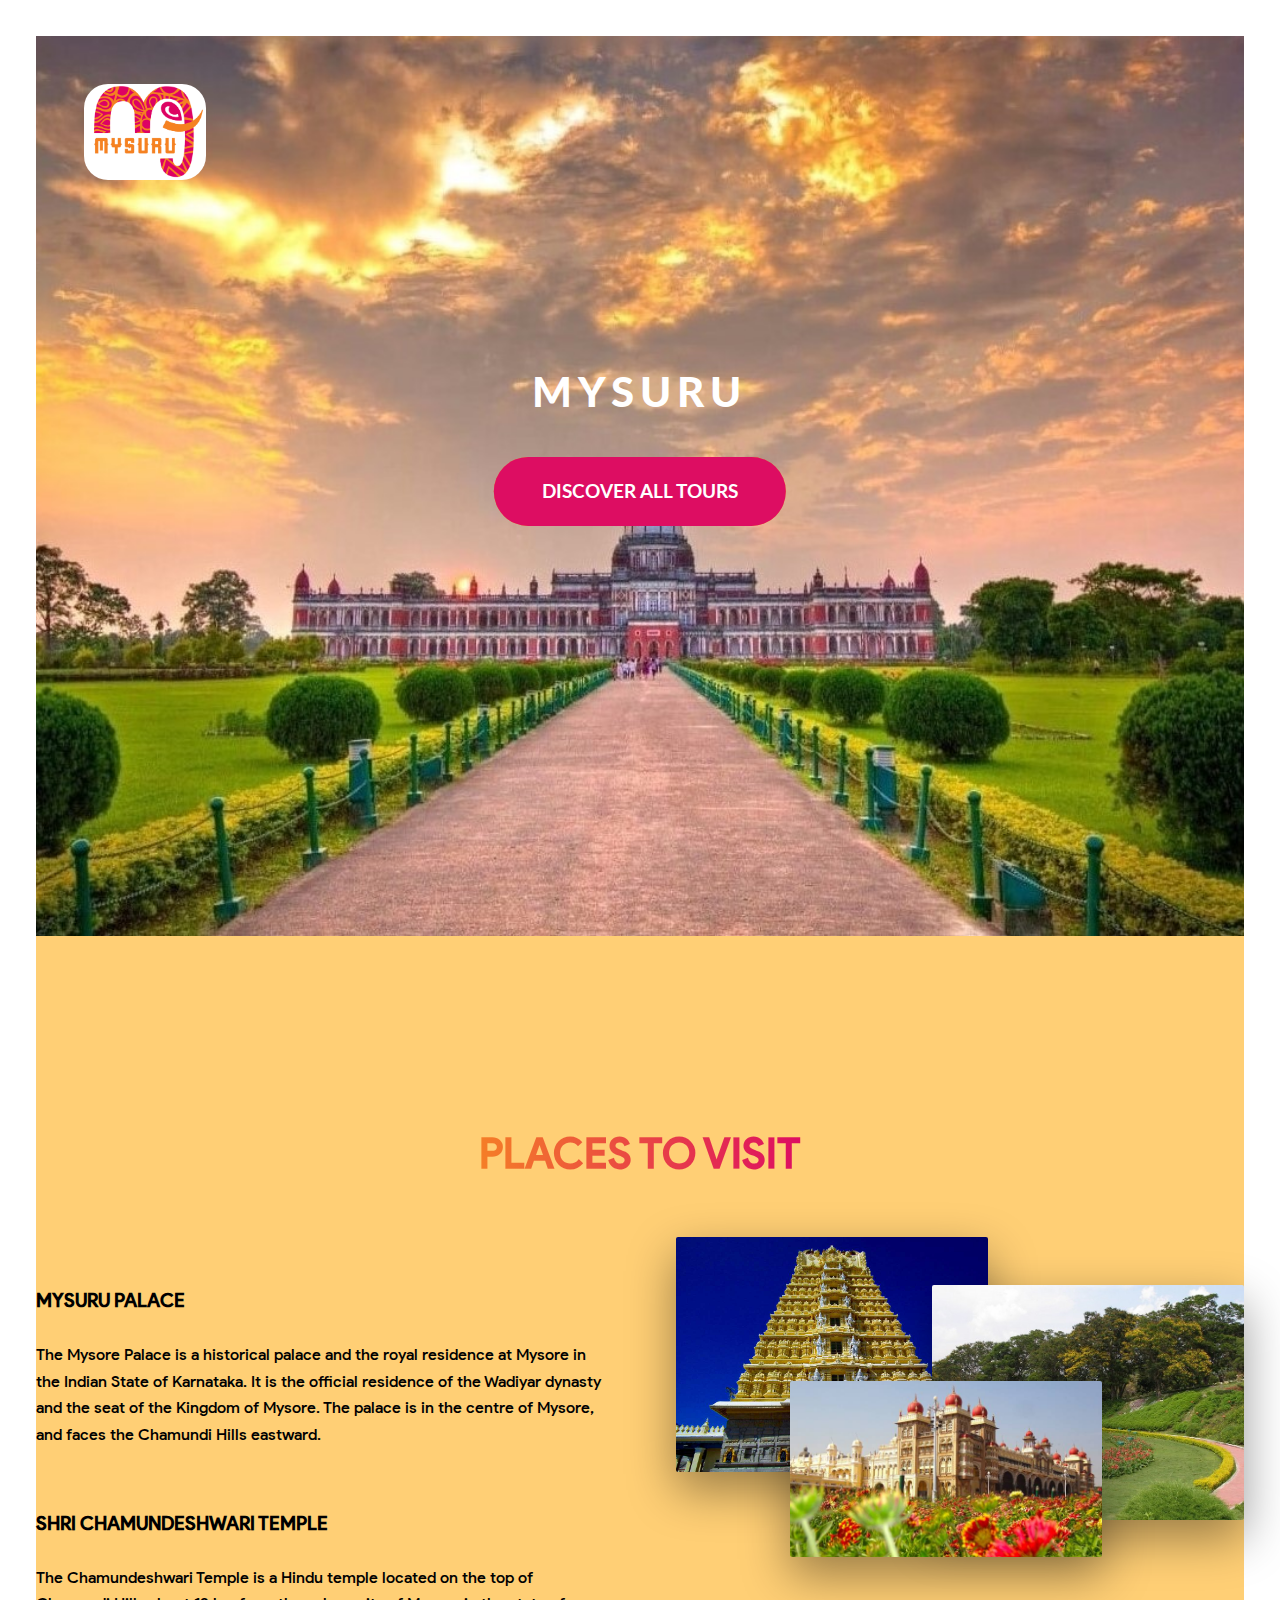
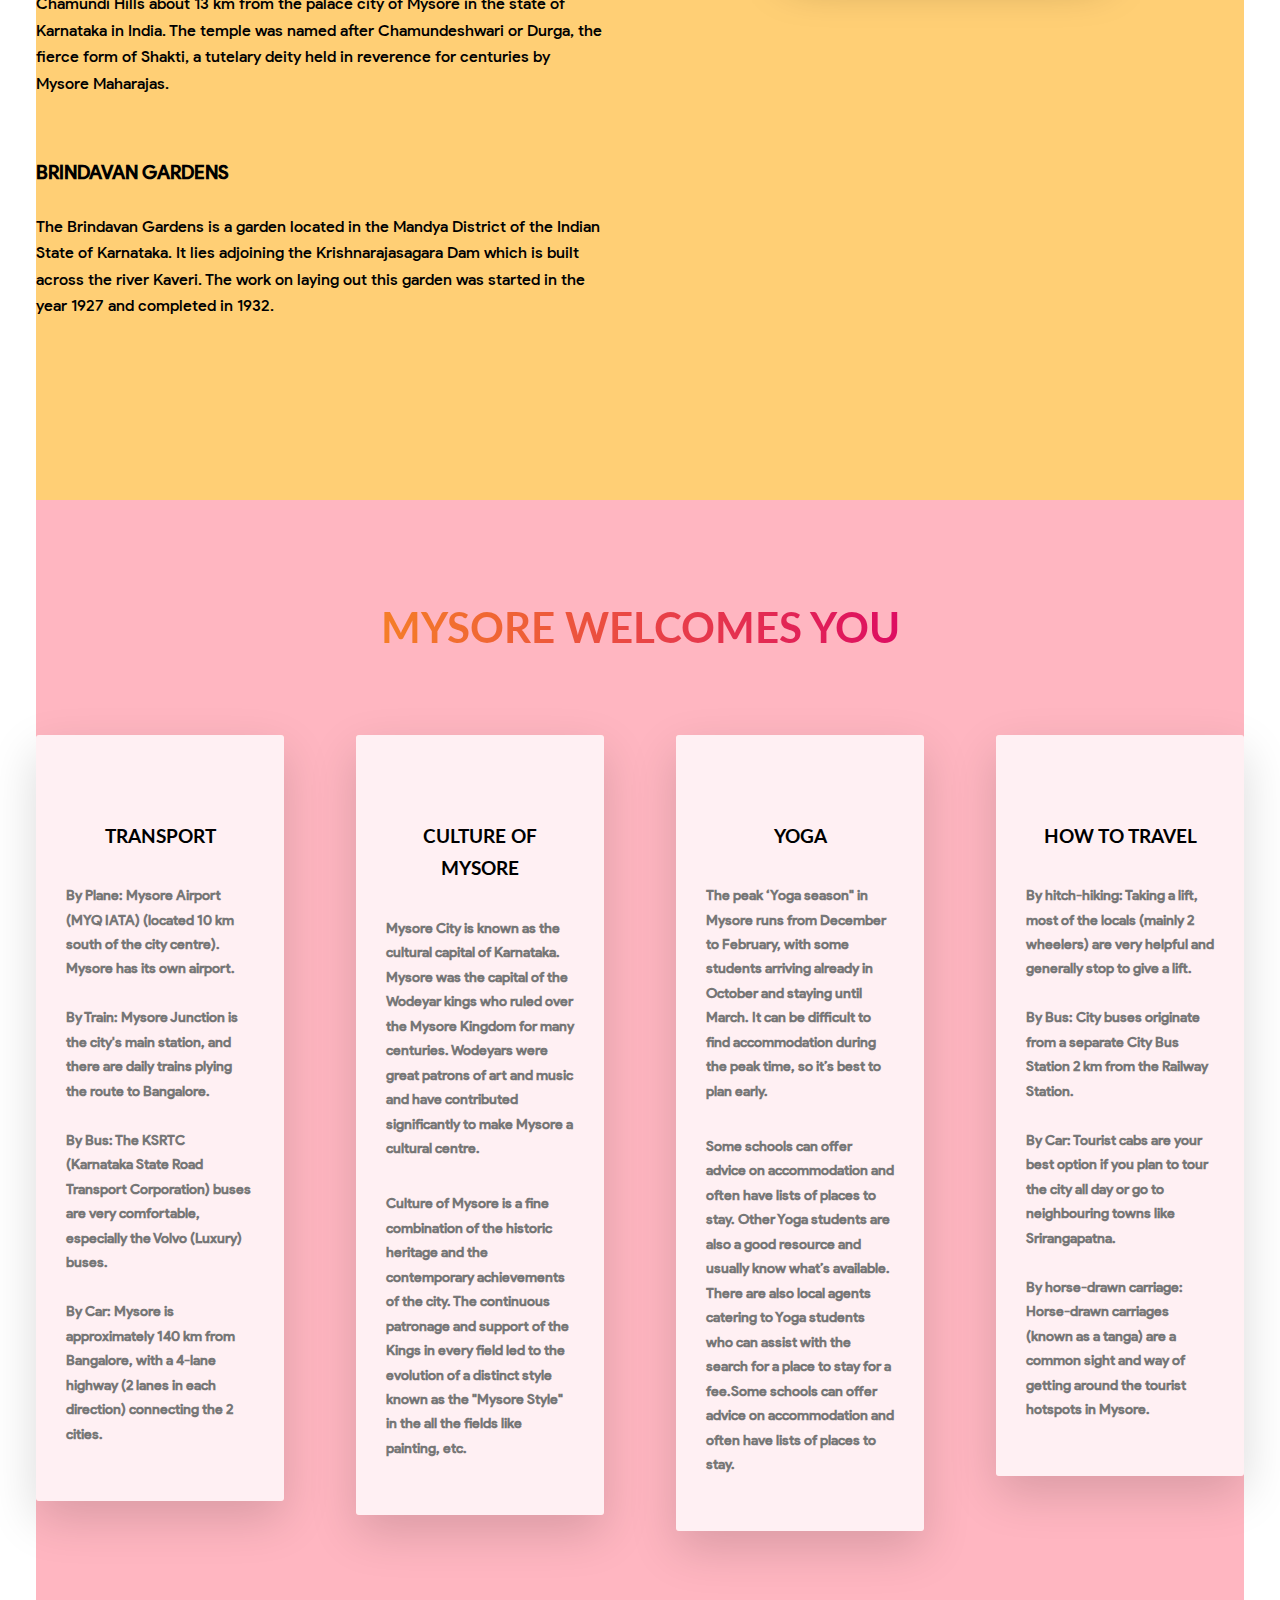
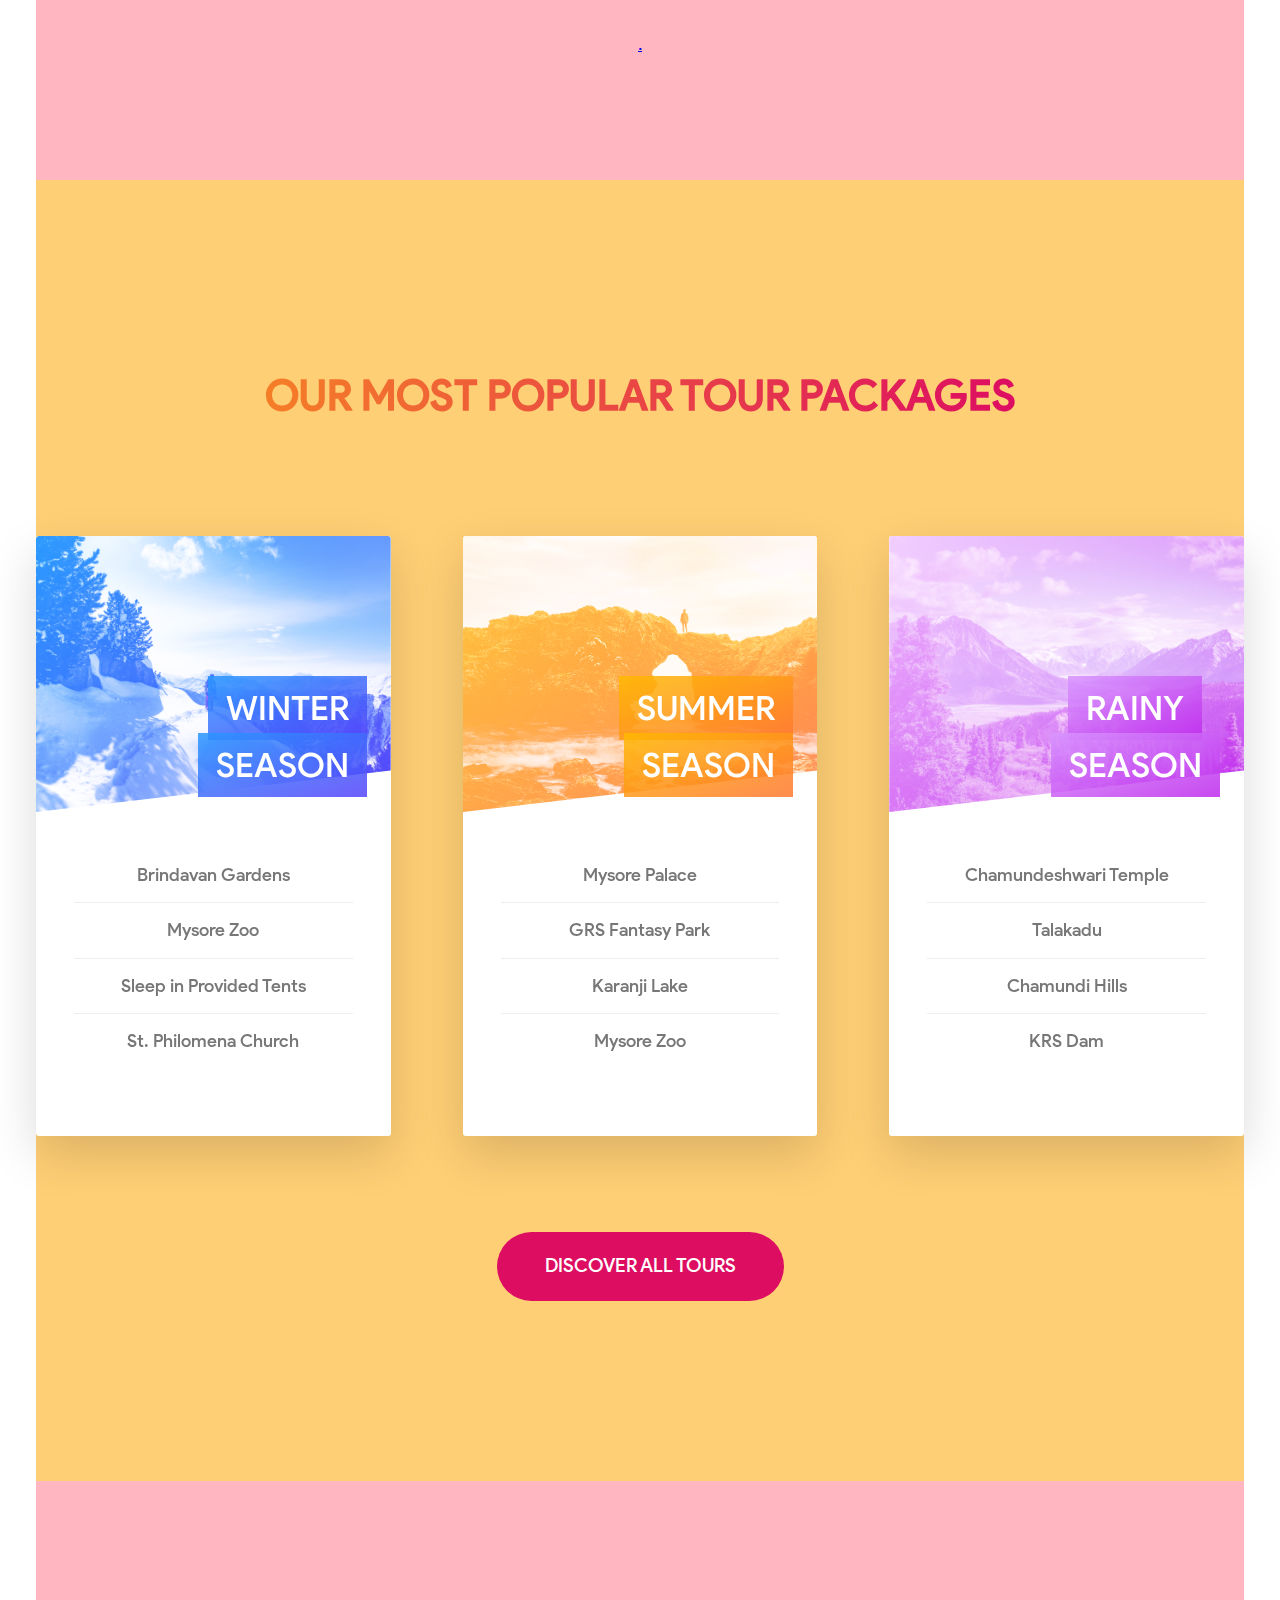
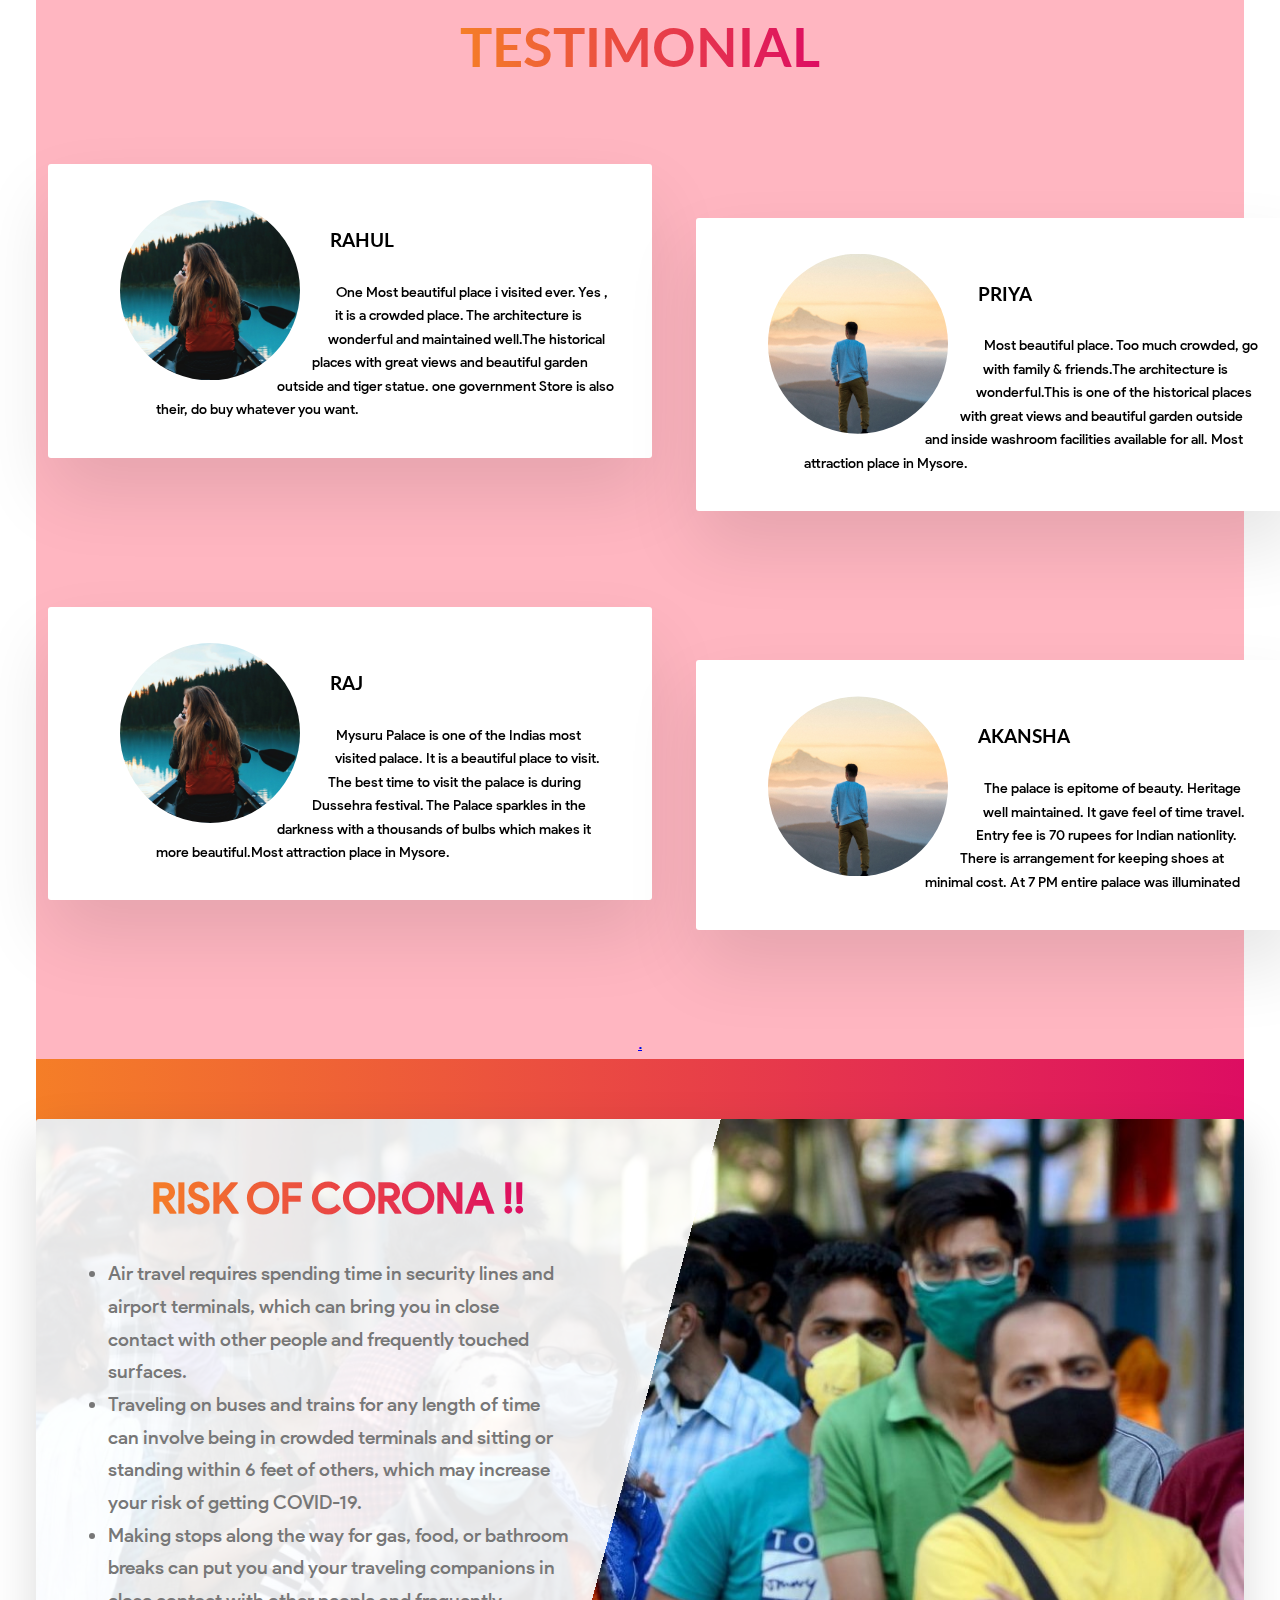
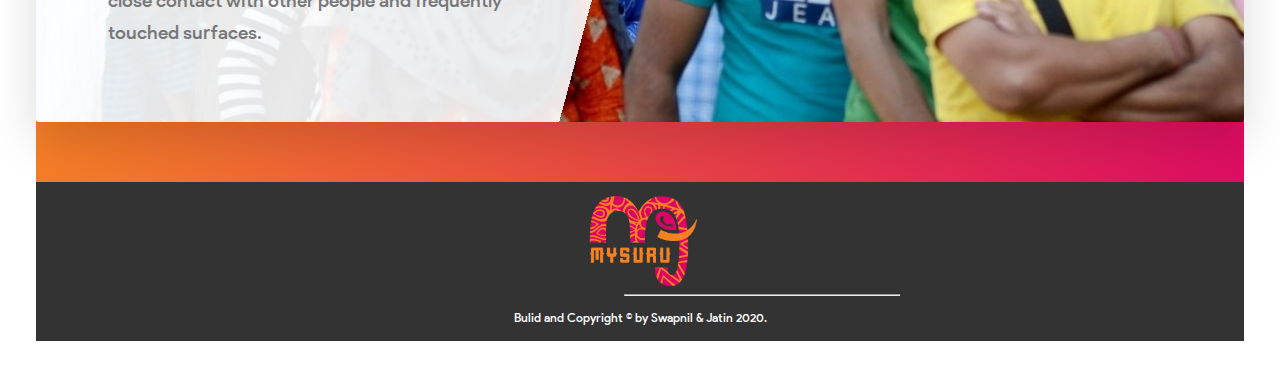
==== commit 1938f25a: "FInal" ====
--- a/index.html
+++ b/index.html
@@ -27,7 +27,7 @@
 </head>
 
 <body>
-
+    <!--
     <div class="navigation">
         <input type="checkbox" class="navigation-checkbox" id="navi-toggle">
         <label for="navi-toggle" class="navigation-button">
@@ -49,7 +49,7 @@
         </nav>
 
     </div>
-
+    -->
     <header class="header" id="header">
         <div class="header-logo-box">
             <a href="index.html"><img src="img/Mysuru_festival_pink.png" alt="Logo" class="header-logo"></a>
@@ -417,7 +417,7 @@
 
     <footer class="footer">
         <div class="footer-logo-box">
-            <img src="img/Mysuru_festival_pink.png" alt="Logo" class="footer-logo">
+            <img src="img/footer.png" alt="Logo" class="footer-logo">
             <hr class="footer-liine">
             <div class="footer-line">
                 Bulid and Copyright &copy; by Swapnil & Jatin 2020.
@@ -430,7 +430,7 @@
         <div class="popup-content">
             <div class="popup-left">
                 <img src="img/Brindavan Garden.jpg" alt="tour photo" class="popup-img">
-                <img src="/Places to visit/img/zoo.jpg" alt="tour photo" class="popup-img">
+                <img src="Places to visit/img/zoo.jpg" alt="tour photo" class="popup-img">
             </div>
             <div class="popup-right">
                 <a href="#section-tour" class="popup-close">&times;</a>
@@ -446,8 +446,8 @@
     <div class="popup2" id="popup2">
         <div class="popup2-content">
             <div class="popup2-left">
-                <img src="/Places to visit/img/lake.jpg" alt="tour photo" class="popup2-img">
-                <img src="/Places to visit/img/zoo.jpg" alt="tour photo" class="popup2-img">
+                <img src="Places to visit/img/lake.jpg" alt="tour photo" class="popup2-img">
+                <img src="Places to visit/img/zoo.jpg" alt="tour photo" class="popup2-img">
             </div>
             <div class="popup2-right">
                 <a href="#section-tour" class="popup2-close">&times;</a>
@@ -463,8 +463,8 @@
     <div class="popup3" id="popup3">
         <div class="popup3-content">
             <div class="popup3-left">
-                <img src="/Places to visit/img/hills.jpg" alt="tour photo" class="popup3-img">
-                <img src="/Places to visit/img/Nanjundeshwara_Temple.jpg" alt="tour photo" class="popup3-img">
+                <img src="Places to visit/img/hills.jpg" alt="tour photo" class="popup3-img">
+                <img src="Places to visit/img/Nanjundeshwara_Temple.jpg" alt="tour photo" class="popup3-img">
             </div>
             <div class="popup3-right">
                 <a href="#section-tour" class="popup3-close">&times;</a>
--- a/css/style.css
+++ b/css/style.css
@@ -10,9 +10,9 @@
     transform: skew(0deg);
 }
 
-@font-face{
+@font-face {
     font-family: 'sans';
-    src: url('/font/sans.ttf');
+    src: url('fonts/sans.ttf');
 }
 
 p li {
@@ -208,7 +208,7 @@
     background-color: lightpink;
 }
 
-.paragraph1{
+.paragraph1 {
     font-family: 'sans';
     color: black;
     font-size: 1.15rem;
@@ -355,64 +355,85 @@
     font-family: 'sans';
     background-color: #333333;
     padding: 1rem;
-    font-size: 0.8rem; }
-    .footer-logo-box {
-      text-align: center; }
-    .footer-logo {
-      width: 10rem;
-      height: auto; }
-    .footer-navigation {
-      border-top: 1px solid #eee;
-      padding: 1rem;
-      display: inline-block; }
-    .footer-list {
-      list-style: none; }
+    font-size: 0.8rem;
+}
+
+.footer-logo-box {
+    text-align: center;
+}
+
+.footer-logo {
+    width: 10rem;
+    height: auto;
+}
+
+.footer-navigation {
+    border-top: 1px solid #eee;
+    padding: 1rem;
+    display: inline-block;
+}
+
+.footer-list {
+    list-style: none;
+}
+
+.footer-item {
+    display: inline-block;
+}
+
+.footer-item:not(:last-child) {
+    margin-right: 1.5rem;
+}
+
+.footer-link:link,
+.footer-link:visited {
+    color: #f7f7f7;
+    background-color: #333333;
+    text-decoration: none;
+    text-transform: uppercase;
+    display: inline-block;
+    transition: all .2s;
+}
+
+.footer-link:hover,
+.footer-link:active {
+    color: #be29ec;
+    box-shadow: 0 1rem 2rem rgba(0, 0, 0, 0.4);
+    transform: rotate(5deg) scale(1.3);
+}
+
+.footer-copyright {
+    border-top: 1px solid #eee;
+    padding: 1rem;
+    display: inline-block;
+}
+
+.footer-line {
+    color: white;
+    font-size: 1rem;
+}
+
+.footer-liine {
+    margin-left: 48rem;
+    width: 23rem;
+    border: 0 0 0 1px;
+    margin-bottom: 1rem;
+}
+
+@media (max-width: 37.5em) {
+    .photos {
+        width: 17rem;
+    }
     .footer-item {
-      display: inline-block; }
-      .footer-item:not(:last-child) {
-        margin-right: 1.5rem; }
-    .footer-link:link, .footer-link:visited {
-      color: #f7f7f7;
-      background-color: #333333;
-      text-decoration: none;
-      text-transform: uppercase;
-      display: inline-block;
-      transition: all .2s; }
-    .footer-link:hover, .footer-link:active {
-      color: #be29ec;
-      box-shadow: 0 1rem 2rem rgba(0, 0, 0, 0.4);
-      transform: rotate(5deg) scale(1.3); }
-    .footer-copyright {
-      border-top: 1px solid #eee;
-      padding: 1rem;
-      display: inline-block; }
-    .footer-line{
-      color: white;
-      font-size: 1rem;
-    }
-    .footer-liine{
-      margin-left: 48rem;
-      width: 23rem;
-      border: 0 0 0 1px;
-      margin-bottom: 1rem;
-    }
-
-
-      
-
-  @media (max-width: 37.5em){
-    .photos {
-      width: 17rem;
-    }
-    .footer-item{
-      padding: 0;
-      font-size: 0.7rem;
-    }
-    .footer-liine{
+        padding: 0;
+        font-size: 0.7rem;
+    }
+    .footer-liine {
         margin-left: 9.8rem;
         font-size: 0.7rem;
     }
-  }
+}
+
 .navigation-checkbox {
     display: none;
 }
@@ -673,6 +694,7 @@
 .popup-close:hover {
     color: #be29ec;
 }
+
 .popup2 {
     height: 100vh;
     width: 100%;
@@ -761,6 +783,7 @@
 .popup2-close:hover {
     color: #be29ec;
 }
+
 .popup3 {
     height: 100vh;
     width: 100%;
@@ -898,7 +921,7 @@
 
 .header {
     height: 100vh;
-    background-image: url(/img/mainpalace.jpeg);
+    background-image: url(../img/mainpalace.jpeg);
     background-size: cover;
     background-position: top;
     position: relative;
@@ -914,6 +937,7 @@
 
 .header-logo {
     height: 8rem;
+    border-radius: 2rem;
     /* -webkit-filter: drop-shadow(5px 5px 5px white);
         filter: drop-shadow(5px 5px 5px white); */
 }
@@ -1131,6 +1155,7 @@
     -webkit-background-clip: text;
     color: transparent;
 }
+
 .heading-sec1 {
     margin-top: 10rem;
     font-size: 4.5rem;
@@ -1141,6 +1166,7 @@
     -webkit-background-clip: text;
     color: transparent;
 }
+
 .heading-sec2 {
     font-size: 3.5rem;
     text-transform: uppercase;
@@ -1252,6 +1278,7 @@
 .margin-top-big {
     margin-top: 2rem;
 }
+
 .margin-top-big1 {
     margin-top: 18rem;
 }
@@ -1283,7 +1310,7 @@
 
 .paragraph {
     font-family: 'sans';
-    color: white;
+    color: rgb(0, 0, 0);
     font-size: 1.30rem;
 }
 
@@ -1589,7 +1616,7 @@
 }
 
 .card-detail-value {
-    font-size: 5rem;
+    font-size: 3rem;
     font-weight: 100;
 }
 
